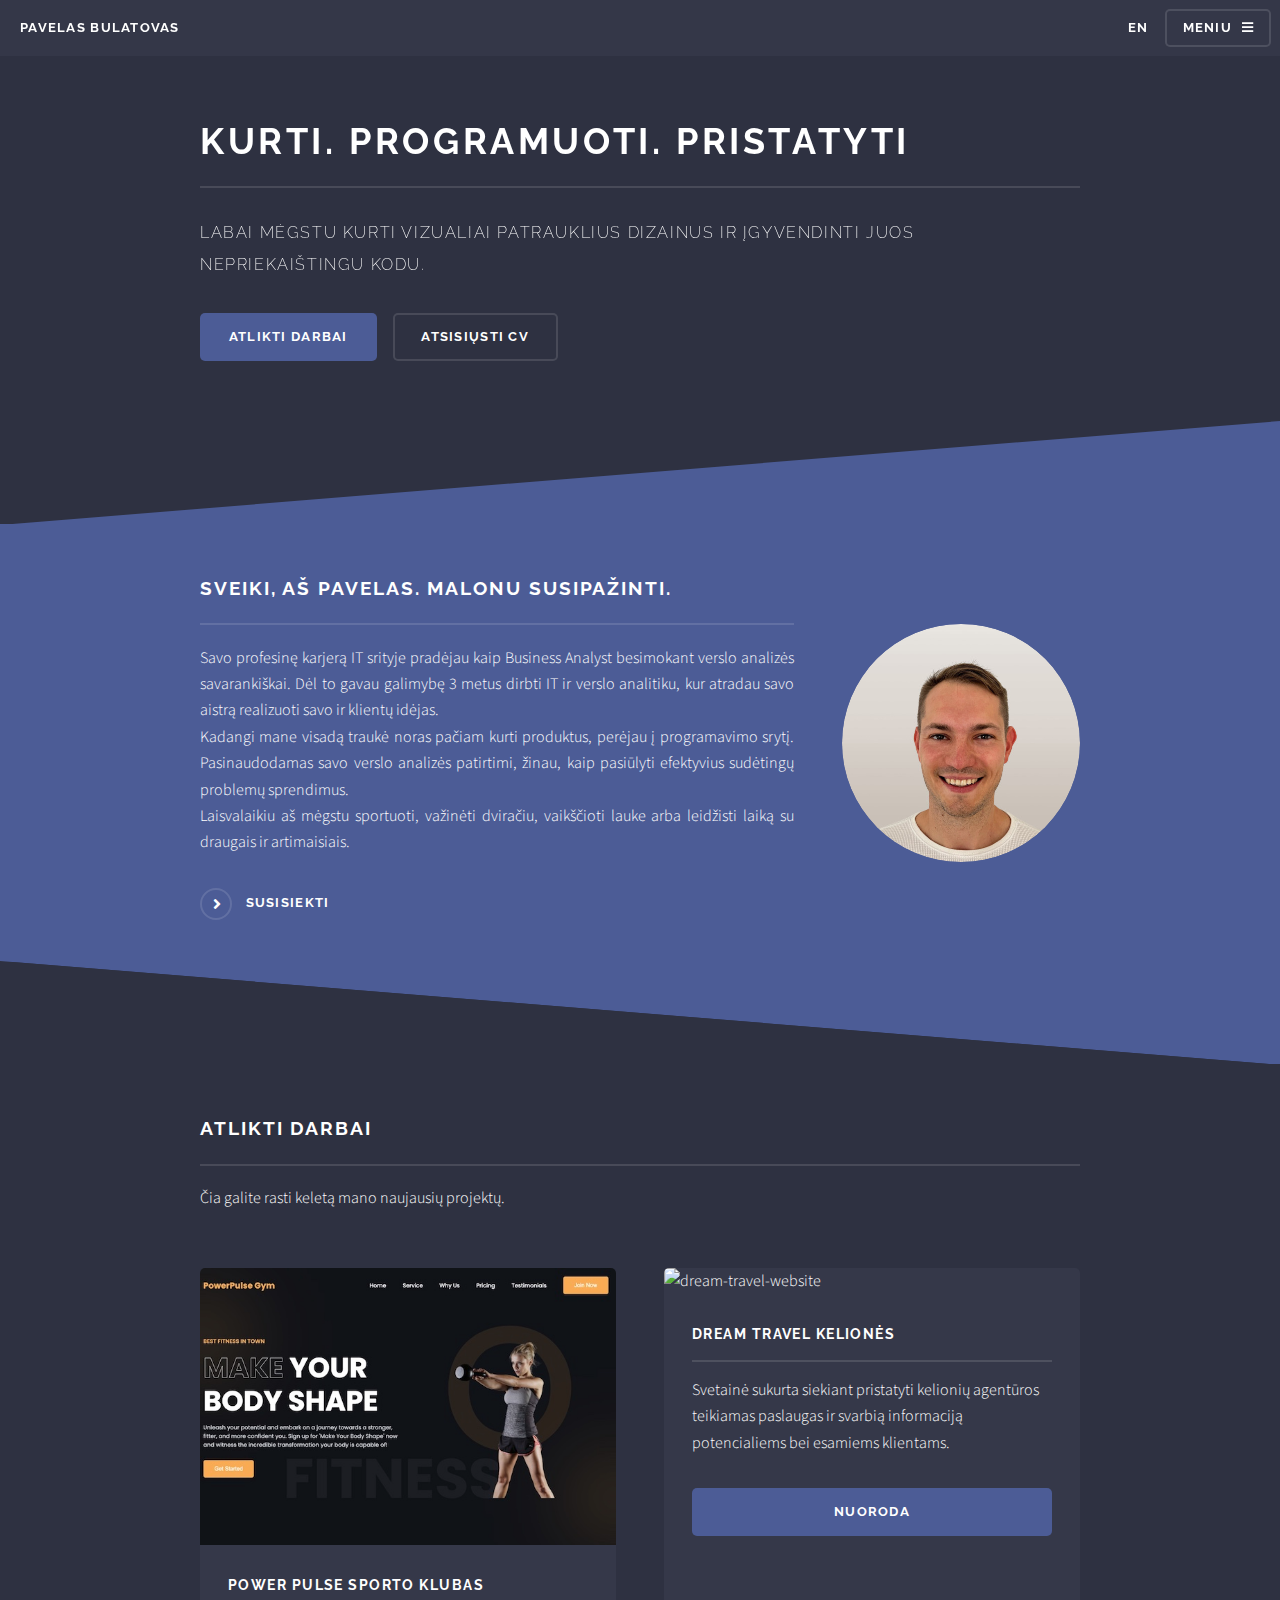
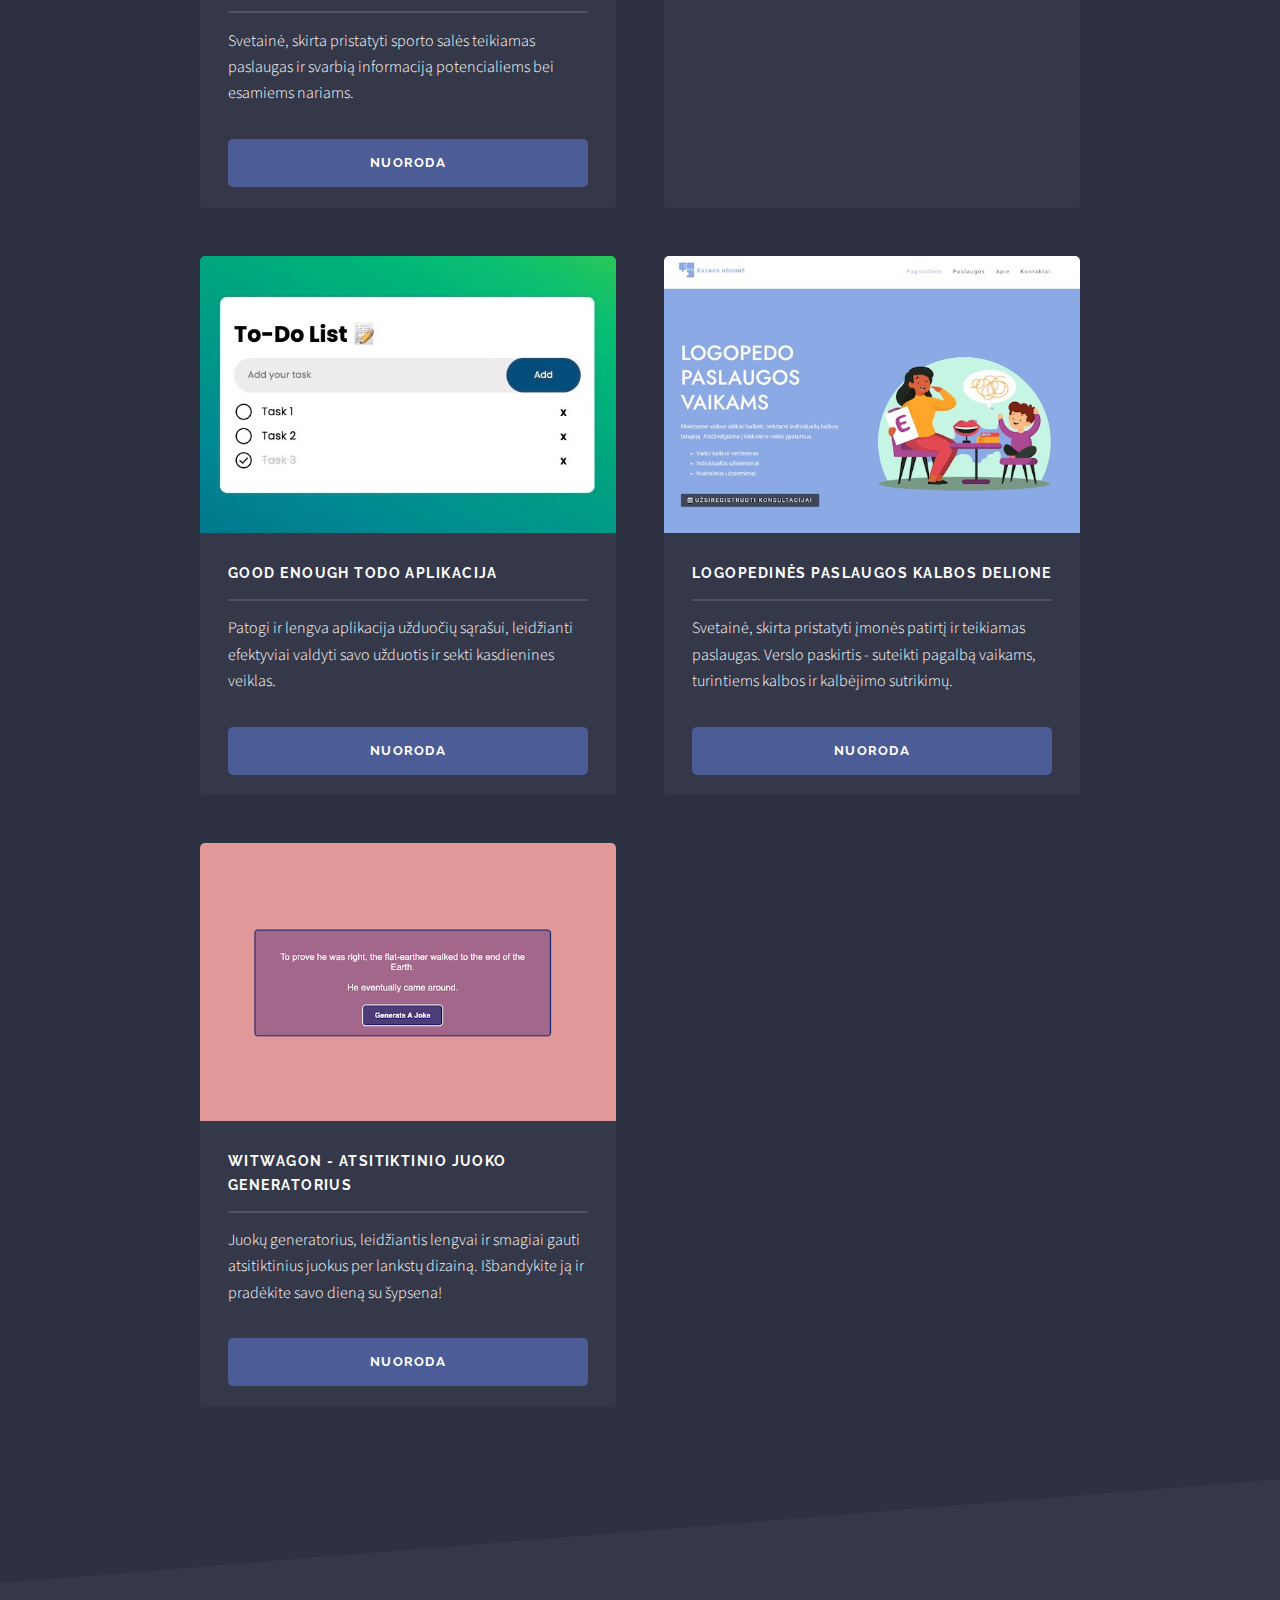
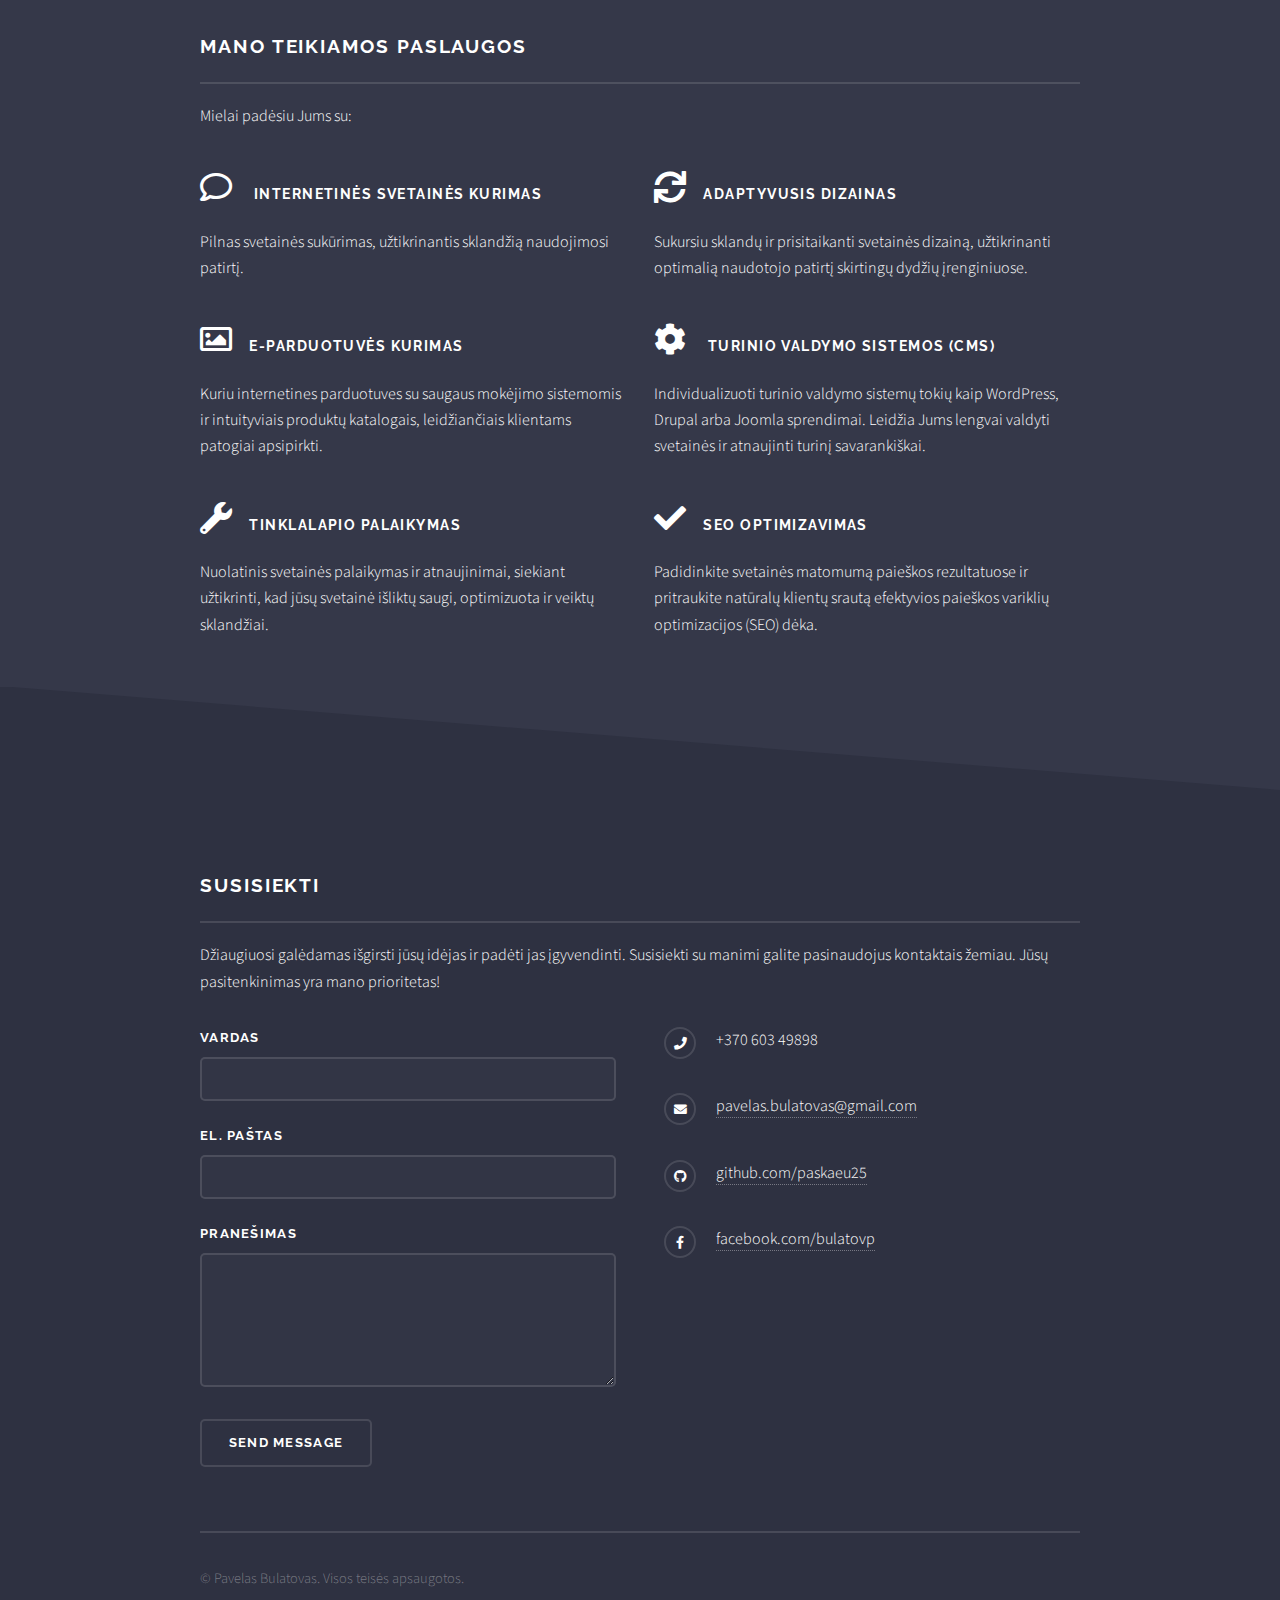
==== index.html @ 2cf05222 "Initial commit" ====
<!DOCTYPE html>
<html>
  <head>
    <title>Pavelas Bulatovas | Web Programuotojas</title>
    <meta charset="utf-8" />
    <meta
      name="viewport"
      content="width=device-width, initial-scale=1, user-scalable=no"
    />
    <link rel="stylesheet" href="assets/css/main.css" />
    <noscript
      ><link rel="stylesheet" href="assets/css/noscript.css"
    /></noscript>
    <link rel="stylesheet" href="./assets/css/custom.css" />
  </head>
  <body class="is-preload">
    <!-- Page Wrapper -->
    <div id="page-wrapper">
      <!-- Header -->
      <header id="header">
        <h1><a href="index.html">Pavelas Bulatovas</a></h1>
        <nav>
          <span><a href="index-en.html">EN</a></span>
          <a href="#menu">Meniu</a>
        </nav>
      </header>

      <!-- Menu -->
      <nav id="menu">
        <div class="inner">
          <h2>Meniu</h2>
          <ul class="links">
            <li><a href="index.html">Pagrindinis</a></li>
            <li><a href="#about">Apie</a></li>
            <li><a href="#work">Atlikti Darbai</a></li>
            <li><a href="#services">Paslaugos</a></li>
            <li><a href="#footer">Kontaktai</a></li>
          </ul>
          <a href="#" class="close">Close</a>
        </div>
      </nav>

      <!-- Banner -->
      <section id="banner">
        <div class="inner">
          <h2>Kurti. Programuoti. Pristatyti</h2>
          <p>
            LABAI MĖGSTU KURTI VIZUALIAI PATRAUKLIUS DIZAINUS IR ĮGYVENDINTI
            JUOS NEPRIEKAIŠTINGU KODU.
          </p>
          <ul class="actions">
            <li><a href="#work" class="button primary">Atlikti Darbai</a></li>
            <li>
              <a
                href="assets/files/Pavelas-resume.pdf"
                class="button"
                download=""
                >Atsisiųsti CV</a
              >
            </li>
          </ul>
        </div>
      </section>

      <!-- Wrapper -->
      <section id="wrapper">
        <!-- About -->
        <section id="about" class="wrapper spotlight style1">
          <div class="inner">
            <a href="#" class="image"
              ><img
                src="img/pavelas-bulatovas.jpg"
                alt="picture-of-pavelas-bulatovas"
            /></a>
            <div class="content">
              <h2 class="major">Sveiki, aš Pavelas. Malonu susipažinti.</h2>
              <p>
                Savo profesinę karjerą IT srityje pradėjau kaip Business Analyst
                besimokant verslo analizės savarankiškai. Dėl to gavau galimybę
                3 metus dirbti IT ir verslo analitiku, kur atradau savo aistrą
                realizuoti savo ir klientų idėjas. <br />
                Kadangi mane visadą traukė noras pačiam kurti produktus, perėjau
                į programavimo srytį. Pasinaudodamas savo verslo analizės
                patirtimi, žinau, kaip pasiūlyti efektyvius sudėtingų problemų
                sprendimus. <br />
                Laisvalaikiu aš mėgstu sportuoti, važinėti dviračiu, vaikščioti
                lauke arba leidžisti laiką su draugais ir artimaisiais.
              </p>
              <a href="#footer" class="special">Susisiekti</a>
            </div>
          </div>
        </section>

        <!-- Work -->
        <section id="work" class="wrapper alt style1">
          <div class="inner">
            <h2 class="major">Atlikti Darbai</h2>
            <p>Čia galite rasti keletą mano naujausių projektų.</p>
            <section class="features">
              <article>
                <a
                  href="https://paskaeu25.github.io/power-pulse-gym/"
                  class="image"
                  target="_blank"
                  ><img
                    src="./img/gym-pulse-600x400.jpg"
                    alt="power-pulse-gym-website"
                /></a>
                <h3 class="major">Power Pulse Sporto Klubas</h3>
                <p>
                  Svetainė, skirta pristatyti sporto salės teikiamas paslaugas
                  ir svarbią informaciją potencialiems bei esamiems nariams.
                </p>
                <a
                  href="https://paskaeu25.github.io/power-pulse-gym/"
                  class="button primary fit"
                  target="_blank"
                  >Nuoroda</a
                >
              </article>
              <article>
                <a
                  href="https://paskaeu25.github.io/travel-website/"
                  class="image"
                  target="_blank"
                  ><img src="./img/dream-travel.gif" alt="dream-travel-website"
                /></a>
                <h3 class="major">Dream Travel Kelionės</h3>
                <p>
                  Svetainė sukurta siekiant pristatyti kelionių agentūros
                  teikiamas paslaugas ir svarbią informaciją potencialiems bei
                  esamiems klientams.
                </p>
                <a
                  href="https://paskaeu25.github.io/travel-website/"
                  class="button primary fit"
                  target="_blank"
                  >Nuoroda</a
                >
              </article>
              <article>
                <a
                  href="https://paskaeu25.github.io/good-enough-todo/"
                  class="image"
                  target="_blank"
                  ><img
                    src="img/good-enough-todo-600x400.jpeg"
                    alt="good-enought-todo-app"
                /></a>
                <h3 class="major">Good Enough Todo Aplikacija</h3>
                <p>
                  Patogi ir lengva aplikacija užduočių sąrašui, leidžianti
                  efektyviai valdyti savo užduotis ir sekti kasdienines veiklas.
                </p>
                <a
                  href="https://paskaeu25.github.io/good-enough-todo/"
                  class="button primary fit"
                  target="_blank"
                  >Nuoroda</a
                >
              </article>
              <article>
                <a
                  href="https://kalbosdelione.lt/"
                  class="image"
                  target="_blank"
                  ><img
                    src="./img/kalbos-delione-600x400.jpg"
                    alt="kalbos-delione-website"
                /></a>
                <h3 class="major">Logopedinės Paslaugos Kalbos Delione</h3>
                <p>
                  Svetainė, skirta pristatyti įmonės patirtį ir teikiamas
                  paslaugas. Verslo paskirtis - suteikti pagalbą vaikams,
                  turintiems kalbos ir kalbėjimo sutrikimų.
                </p>
                <a
                  href="https://kalbosdelione.lt/"
                  class="button primary fit"
                  target="_blank"
                  >Nuoroda</a
                >
              </article>
              <article>
                <a
                  href="https://paskaeu25.github.io/witwagon-joke-generator/"
                  class="image"
                  target="_blank"
                  ><img
                    src="./img/witwagon-600x400.png"
                    alt="witwagon-joke-generator-app"
                /></a>
                <h3 class="major">
                  WitWagon - Atsitiktinio Juoko Generatorius
                </h3>
                <p>
                  Juokų generatorius, leidžiantis lengvai ir smagiai gauti
                  atsitiktinius juokus per lankstų dizainą. Išbandykite ją ir
                  pradėkite savo dieną su šypsena!
                </p>
                <a
                  href="https://paskaeu25.github.io/witwagon-joke-generator/"
                  class="button primary fit"
                  target="_blank"
                  >Nuoroda</a
                >
              </article>
            </section>
          </div>
        </section>

        <!-- Services -->

        <section id="services" class="wrapper style2">
          <div class="inner">
            <h2 class="major">Mano teikiamos paslaugos</h2>
            <p>Mielai padėsiu Jums su:</p>
            <div class="feature-list">
              <div class="row">
                <div class="col-6 col-12-medium">
                  <section>
                    <h3 class="icon fa-comment">
                      Internetinės svetainės kurimas
                    </h3>
                    <p>
                      Pilnas svetainės sukūrimas, užtikrinantis sklandžią
                      naudojimosi patirtį.  
                    </p>
                  </section>
                </div>
                <div class="col-6 col-12-medium">
                  <section>
                    <h3 class="icon solid fa-sync">Adaptyvusis Dizainas</h3>
                    <p>
                      Sukursiu sklandų ir prisitaikanti svetainės dizainą,
                      užtikrinanti optimalią naudotojo patirtį skirtingų dydžių
                      įrenginiuose.
                    </p>
                  </section>
                </div>
                <div class="col-6 col-12-medium">
                  <section>
                    <h3 class="icon fa-image">E-parduotuvės kurimas</h3>
                    <p>
                      Kuriu internetines parduotuves su saugaus mokėjimo
                      sistemomis ir intuityviais produktų katalogais,
                      leidžiančiais klientams patogiai apsipirkti.
                    </p>
                  </section>
                </div>
                <div class="col-6 col-12-medium">
                  <section>
                    <h3 class="icon solid fa-cog">
                      Turinio valdymo sistemos (CMS)
                    </h3>
                    <p>
                      Individualizuoti turinio valdymo sistemų tokių kaip
                      WordPress, Drupal arba Joomla sprendimai. Leidžia Jums
                      lengvai valdyti svetainės ir atnaujinti turinį
                      savarankiškai.
                    </p>
                  </section>
                </div>
                <div class="col-6 col-12-medium">
                  <section>
                    <h3 class="icon solid fa-wrench">Tinklalapio palaikymas</h3>
                    <p>
                      Nuolatinis svetainės palaikymas ir atnaujinimai, siekiant
                      užtikrinti, kad jūsų svetainė išliktų saugi, optimizuota
                      ir veiktų sklandžiai.
                    </p>
                  </section>
                </div>
                <div class="col-6 col-12-medium">
                  <section>
                    <h3 class="icon solid fa-check">SEO Optimizavimas</h3>
                    <p>
                      Padidinkite svetainės matomumą paieškos rezultatuose ir
                      pritraukite natūralų klientų srautą efektyvios paieškos
                      variklių optimizacijos (SEO) dėka.  
                    </p>
                  </section>
                </div>
              </div>
            </div>
          </div>
        </section>
      </section>

      <!-- Footer -->
      <section id="footer">
        <div class="inner">
          <h2 class="major">Susisiekti</h2>
          <p>
            Džiaugiuosi galėdamas išgirsti jūsų idėjas ir padėti jas
            įgyvendinti. Susisiekti su manimi galite pasinaudojus kontaktais
            žemiau. Jūsų pasitenkinimas yra mano prioritetas!
          </p>
          <form
            action="https://formsubmit.co/40d4738fceaae57e942bf0953995ffd0"
            method="POST"
          >
            <div class="fields">
              <div class="field">
                <label for="name">Vardas</label>
                <input type="text" name="name" id="name" />
              </div>
              <div class="field">
                <label for="email">El. paštas</label>
                <input type="email" name="email" id="email" />
              </div>
              <div class="field">
                <label for="message">Pranešimas</label>
                <textarea name="message" id="message" rows="4"></textarea>
              </div>
            </div>
            <ul class="actions">
              <li><input type="submit" value="Send Message" /></li>
            </ul>
          </form>
          <ul class="contact">
            <li class="icon solid fa-phone">+370 603 49898</li>
            <li class="icon solid fa-envelope">
              <a href="mailto:pavelas.bulatovas@gmail.com"
                >pavelas.bulatovas@gmail.com</a
              >
            </li>
            <li class="icon brands fa-github">
              <a href="https://github.com/paskaeu25" target="_blank"
                >github.com/paskaeu25</a
              >
            </li>
            <li class="icon brands fa-facebook-f">
              <a href="https://www.facebook.com/bulatovp" target="_blank"
                >facebook.com/bulatovp</a
              >
            </li>
          </ul>
          <ul class="copyright">
            <li>&copy; Pavelas Bulatovas. Visos teisės apsaugotos.</li>
          </ul>
        </div>
      </section>
    </div>

    <!-- Scripts -->
    <script src="assets/js/jquery.min.js"></script>
    <script src="assets/js/jquery.scrollex.min.js"></script>
    <script src="assets/js/browser.min.js"></script>
    <script src="assets/js/breakpoints.min.js"></script>
    <script src="assets/js/util.js"></script>
    <script src="assets/js/main.js"></script>
    <script src="./assets/js/custom.js"></script>
  </body>
</html>
---- assets/css/main.css ----
@import url(fontawesome-all.min.css);
@import url('https://fonts.googleapis.com/css?family=Raleway:200,700|Source+Sans+Pro:300,600,300italic,600italic');

/*
	Solid State by HTML5 UP
	html5up.net | @ajlkn
	Free for personal and commercial use under the CCA 3.0 license (html5up.net/license)
*/

html,
body,
div,
span,
applet,
object,
iframe,
h1,
h2,
h3,
h4,
h5,
h6,
p,
blockquote,
pre,
a,
abbr,
acronym,
address,
big,
cite,
code,
del,
dfn,
em,
img,
ins,
kbd,
q,
s,
samp,
small,
strike,
strong,
sub,
sup,
tt,
var,
b,
u,
i,
center,
dl,
dt,
dd,
ol,
ul,
li,
fieldset,
form,
label,
legend,
table,
caption,
tbody,
tfoot,
thead,
tr,
th,
td,
article,
aside,
canvas,
details,
embed,
figure,
figcaption,
footer,
header,
hgroup,
menu,
nav,
output,
ruby,
section,
summary,
time,
mark,
audio,
video {
  margin: 0;
  padding: 0;
  border: 0;
  font-size: 100%;
  font: inherit;
  vertical-align: baseline;
}

article,
aside,
details,
figcaption,
figure,
footer,
header,
hgroup,
menu,
nav,
section {
  display: block;
}

body {
  line-height: 1;
}

ol,
ul {
  list-style: none;
}

blockquote,
q {
  quotes: none;
}

blockquote:before,
blockquote:after,
q:before,
q:after {
  content: '';
  content: none;
}

table {
  border-collapse: collapse;
  border-spacing: 0;
}

body {
  -webkit-text-size-adjust: none;
}

mark {
  background-color: transparent;
  color: inherit;
}

input::-moz-focus-inner {
  border: 0;
  padding: 0;
}

input,
select,
textarea {
  -moz-appearance: none;
  -webkit-appearance: none;
  -ms-appearance: none;
  appearance: none;
}

/* Basic */

@-ms-viewport {
  width: device-width;
}

body {
  -ms-overflow-style: scrollbar;
}

@media screen and (max-width: 480px) {
  html,
  body {
    min-width: 320px;
  }
}

html {
  box-sizing: border-box;
}

*,
*:before,
*:after {
  box-sizing: inherit;
}

body {
  background-color: #2e3141;
  background-image: linear-gradient(
      to top,
      rgba(46, 49, 65, 0.8),
      rgba(46, 49, 65, 0.8)
    ),
    url('../../images/bg.jpg');
  background-size: auto, cover;
  background-attachment: fixed, fixed;
  background-position: center, center;
}

body.is-preload *,
body.is-preload *:before,
body.is-preload *:after {
  -moz-animation: none !important;
  -webkit-animation: none !important;
  -ms-animation: none !important;
  animation: none !important;
  -moz-transition: none !important;
  -webkit-transition: none !important;
  -ms-transition: none !important;
  transition: none !important;
}

/* Type */

body,
input,
select,
textarea {
  color: #ffffff;
  font-family: 'Source Sans Pro', Helvetica, sans-serif;
  font-size: 16.5pt;
  font-weight: 300;
  line-height: 1.65;
}

@media screen and (max-width: 1680px) {
  body,
  input,
  select,
  textarea {
    font-size: 13pt;
  }
}

@media screen and (max-width: 1280px) {
  body,
  input,
  select,
  textarea {
    font-size: 12pt;
  }
}

@media screen and (max-width: 980px) {
  body,
  input,
  select,
  textarea {
    font-size: 12pt;
  }
}

@media screen and (max-width: 736px) {
  body,
  input,
  select,
  textarea {
    font-size: 12pt;
  }
}

@media screen and (max-width: 480px) {
  body,
  input,
  select,
  textarea {
    font-size: 12pt;
  }
}

a {
  -moz-transition: color 0.2s ease-in-out, border-bottom-color 0.2s ease-in-out;
  -webkit-transition: color 0.2s ease-in-out,
    border-bottom-color 0.2s ease-in-out;
  -ms-transition: color 0.2s ease-in-out, border-bottom-color 0.2s ease-in-out;
  transition: color 0.2s ease-in-out, border-bottom-color 0.2s ease-in-out;
  border-bottom: dotted 1px rgba(255, 255, 255, 0.35);
  color: #ffffff;
  text-decoration: none;
}

a:hover {
  border-bottom-color: transparent;
  color: #ffffff !important;
}

a.special:not(.button) {
  text-decoration: none;
  border-bottom: 0;
  display: block;
  font-family: Raleway, Helvetica, sans-serif;
  font-size: 0.8em;
  font-weight: 700;
  letter-spacing: 0.1em;
  margin: 0 0 2em 0;
  text-transform: uppercase;
}

a.special:not(.button):before {
  -moz-osx-font-smoothing: grayscale;
  -webkit-font-smoothing: antialiased;
  display: inline-block;
  font-style: normal;
  font-variant: normal;
  text-rendering: auto;
  line-height: 1;
  text-transform: none !important;
  font-family: 'Font Awesome 5 Free';
  font-weight: 900;
}

a.special:not(.button):before {
  -moz-transition: background-color 0.2s ease-in-out;
  -webkit-transition: background-color 0.2s ease-in-out;
  -ms-transition: background-color 0.2s ease-in-out;
  transition: background-color 0.2s ease-in-out;
  border-radius: 100%;
  border: solid 2px rgba(255, 255, 255, 0.125);
  content: '\f105';
  display: inline-block;
  font-size: 1.25em;
  height: 2em;
  line-height: 1.75em;
  margin-right: 0.85em;
  text-align: center;
  text-indent: 0.15em;
  vertical-align: middle;
  width: 2em;
}

a.special:not(.button):hover:before {
  background-color: rgba(255, 255, 255, 0.025);
}

a.special:not(.button):active:before {
  background-color: rgba(255, 255, 255, 0.075);
}

strong,
b {
  color: #ffffff;
  font-weight: 600;
}

em,
i {
  font-style: italic;
}

p {
  margin: 0 0 2em 0;
}

h1,
h2,
h3,
h4,
h5,
h6 {
  color: #ffffff;
  font-family: Raleway, Helvetica, sans-serif;
  font-weight: 700;
  letter-spacing: 0.1em;
  margin: 0 0 1em 0;
  text-transform: uppercase;
}

h1 a,
h2 a,
h3 a,
h4 a,
h5 a,
h6 a {
  color: inherit;
  text-decoration: none;
  border-bottom: 0;
}

h1 span,
h2 span,
h3 span,
h4 span,
h5 span,
h6 span {
  font-weight: 200;
}

h1.major,
h2.major,
h3.major,
h4.major,
h5.major,
h6.major {
  padding-bottom: 1em;
  border-bottom: solid 2px rgba(255, 255, 255, 0.125);
}

h2 {
  font-size: 1.2em;
}

h3 {
  font-size: 0.9em;
}

h4 {
  font-size: 0.7em;
}

h5 {
  font-size: 0.7em;
}

h6 {
  font-size: 0.7em;
}

@media screen and (max-width: 736px) {
  h2 {
    font-size: 1em;
  }

  h3 {
    font-size: 0.8em;
  }
}

sub {
  font-size: 0.8em;
  position: relative;
  top: 0.5em;
}

sup {
  font-size: 0.8em;
  position: relative;
  top: -0.5em;
}

blockquote {
  border-left: solid 4px rgba(255, 255, 255, 0.125);
  font-style: italic;
  margin: 0 0 2em 0;
  padding: 0.5em 0 0.5em 2em;
}

code {
  background: rgba(255, 255, 255, 0.025);
  border-radius: 5px;
  border: solid 2px rgba(255, 255, 255, 0.125);
  font-family: 'Courier New', monospace;
  font-size: 0.9em;
  margin: 0 0.25em;
  padding: 0.25em 0.65em;
}

pre {
  -webkit-overflow-scrolling: touch;
  font-family: 'Courier New', monospace;
  font-size: 0.9em;
  margin: 0 0 2em 0;
}

pre code {
  display: block;
  line-height: 1.75em;
  padding: 1em 1.5em;
  overflow-x: auto;
}

hr {
  border: 0;
  border-bottom: solid 2px rgba(255, 255, 255, 0.125);
  margin: 2.5em 0;
}

hr.major {
  margin: 4em 0;
}

.align-left {
  text-align: left;
}

.align-center {
  text-align: center;
}

.align-right {
  text-align: right;
}

/* Row */

.row {
  display: flex;
  flex-wrap: wrap;
  box-sizing: border-box;
  align-items: stretch;
}

.row > * {
  box-sizing: border-box;
}

.row.gtr-uniform > * > :last-child {
  margin-bottom: 0;
}

.row.aln-left {
  justify-content: flex-start;
}

.row.aln-center {
  justify-content: center;
}

.row.aln-right {
  justify-content: flex-end;
}

.row.aln-top {
  align-items: flex-start;
}

.row.aln-middle {
  align-items: center;
}

.row.aln-bottom {
  align-items: flex-end;
}

.row > .imp {
  order: -1;
}

.row > .col-1 {
  width: 8.33333%;
}

.row > .off-1 {
  margin-left: 8.33333%;
}

.row > .col-2 {
  width: 16.66667%;
}

.row > .off-2 {
  margin-left: 16.66667%;
}

.row > .col-3 {
  width: 25%;
}

.row > .off-3 {
  margin-left: 25%;
}

.row > .col-4 {
  width: 33.33333%;
}

.row > .off-4 {
  margin-left: 33.33333%;
}

.row > .col-5 {
  width: 41.66667%;
}

.row > .off-5 {
  margin-left: 41.66667%;
}

.row > .col-6 {
  width: 50%;
}

.row > .off-6 {
  margin-left: 50%;
}

.row > .col-7 {
  width: 58.33333%;
}

.row > .off-7 {
  margin-left: 58.33333%;
}

.row > .col-8 {
  width: 66.66667%;
}

.row > .off-8 {
  margin-left: 66.66667%;
}

.row > .col-9 {
  width: 75%;
}

.row > .off-9 {
  margin-left: 75%;
}

.row > .col-10 {
  width: 83.33333%;
}

.row > .off-10 {
  margin-left: 83.33333%;
}

.row > .col-11 {
  width: 91.66667%;
}

.row > .off-11 {
  margin-left: 91.66667%;
}

.row > .col-12 {
  width: 100%;
}

.row > .off-12 {
  margin-left: 100%;
}

.row.gtr-0 {
  margin-top: 0;
  margin-left: 0em;
}

.row.gtr-0 > * {
  padding: 0 0 0 0em;
}

.row.gtr-0.gtr-uniform {
  margin-top: 0em;
}

.row.gtr-0.gtr-uniform > * {
  padding-top: 0em;
}

.row.gtr-25 {
  margin-top: 0;
  margin-left: -0.4375em;
}

.row.gtr-25 > * {
  padding: 0 0 0 0.4375em;
}

.row.gtr-25.gtr-uniform {
  margin-top: -0.4375em;
}

.row.gtr-25.gtr-uniform > * {
  padding-top: 0.4375em;
}

.row.gtr-50 {
  margin-top: 0;
  margin-left: -0.875em;
}

.row.gtr-50 > * {
  padding: 0 0 0 0.875em;
}

.row.gtr-50.gtr-uniform {
  margin-top: -0.875em;
}

.row.gtr-50.gtr-uniform > * {
  padding-top: 0.875em;
}

.row {
  margin-top: 0;
  margin-left: -1.75em;
}

.row > * {
  padding: 0 0 0 1.75em;
}

.row.gtr-uniform {
  margin-top: -1.75em;
}

.row.gtr-uniform > * {
  padding-top: 1.75em;
}

.row.gtr-150 {
  margin-top: 0;
  margin-left: -2.625em;
}

.row.gtr-150 > * {
  padding: 0 0 0 2.625em;
}

.row.gtr-150.gtr-uniform {
  margin-top: -2.625em;
}

.row.gtr-150.gtr-uniform > * {
  padding-top: 2.625em;
}

.row.gtr-200 {
  margin-top: 0;
  margin-left: -3.5em;
}

.row.gtr-200 > * {
  padding: 0 0 0 3.5em;
}

.row.gtr-200.gtr-uniform {
  margin-top: -3.5em;
}

.row.gtr-200.gtr-uniform > * {
  padding-top: 3.5em;
}

@media screen and (max-width: 1680px) {
  .row {
    display: flex;
    flex-wrap: wrap;
    box-sizing: border-box;
    align-items: stretch;
  }

  .row > * {
    box-sizing: border-box;
  }

  .row.gtr-uniform > * > :last-child {
    margin-bottom: 0;
  }

  .row.aln-left {
    justify-content: flex-start;
  }

  .row.aln-center {
    justify-content: center;
  }

  .row.aln-right {
    justify-content: flex-end;
  }

  .row.aln-top {
    align-items: flex-start;
  }

  .row.aln-middle {
    align-items: center;
  }

  .row.aln-bottom {
    align-items: flex-end;
  }

  .row > .imp-xlarge {
    order: -1;
  }

  .row > .col-1-xlarge {
    width: 8.33333%;
  }

  .row > .off-1-xlarge {
    margin-left: 8.33333%;
  }

  .row > .col-2-xlarge {
    width: 16.66667%;
  }

  .row > .off-2-xlarge {
    margin-left: 16.66667%;
  }

  .row > .col-3-xlarge {
    width: 25%;
  }

  .row > .off-3-xlarge {
    margin-left: 25%;
  }

  .row > .col-4-xlarge {
    width: 33.33333%;
  }

  .row > .off-4-xlarge {
    margin-left: 33.33333%;
  }

  .row > .col-5-xlarge {
    width: 41.66667%;
  }

  .row > .off-5-xlarge {
    margin-left: 41.66667%;
  }

  .row > .col-6-xlarge {
    width: 50%;
  }

  .row > .off-6-xlarge {
    margin-left: 50%;
  }

  .row > .col-7-xlarge {
    width: 58.33333%;
  }

  .row > .off-7-xlarge {
    margin-left: 58.33333%;
  }

  .row > .col-8-xlarge {
    width: 66.66667%;
  }

  .row > .off-8-xlarge {
    margin-left: 66.66667%;
  }

  .row > .col-9-xlarge {
    width: 75%;
  }

  .row > .off-9-xlarge {
    margin-left: 75%;
  }

  .row > .col-10-xlarge {
    width: 83.33333%;
  }

  .row > .off-10-xlarge {
    margin-left: 83.33333%;
  }

  .row > .col-11-xlarge {
    width: 91.66667%;
  }

  .row > .off-11-xlarge {
    margin-left: 91.66667%;
  }

  .row > .col-12-xlarge {
    width: 100%;
  }

  .row > .off-12-xlarge {
    margin-left: 100%;
  }

  .row.gtr-0 {
    margin-top: 0;
    margin-left: 0em;
  }

  .row.gtr-0 > * {
    padding: 0 0 0 0em;
  }

  .row.gtr-0.gtr-uniform {
    margin-top: 0em;
  }

  .row.gtr-0.gtr-uniform > * {
    padding-top: 0em;
  }

  .row.gtr-25 {
    margin-top: 0;
    margin-left: -0.4375em;
  }

  .row.gtr-25 > * {
    padding: 0 0 0 0.4375em;
  }

  .row.gtr-25.gtr-uniform {
    margin-top: -0.4375em;
  }

  .row.gtr-25.gtr-uniform > * {
    padding-top: 0.4375em;
  }

  .row.gtr-50 {
    margin-top: 0;
    margin-left: -0.875em;
  }

  .row.gtr-50 > * {
    padding: 0 0 0 0.875em;
  }

  .row.gtr-50.gtr-uniform {
    margin-top: -0.875em;
  }

  .row.gtr-50.gtr-uniform > * {
    padding-top: 0.875em;
  }

  .row {
    margin-top: 0;
    margin-left: -1.75em;
  }

  .row > * {
    padding: 0 0 0 1.75em;
  }

  .row.gtr-uniform {
    margin-top: -1.75em;
  }

  .row.gtr-uniform > * {
    padding-top: 1.75em;
  }

  .row.gtr-150 {
    margin-top: 0;
    margin-left: -2.625em;
  }

  .row.gtr-150 > * {
    padding: 0 0 0 2.625em;
  }

  .row.gtr-150.gtr-uniform {
    margin-top: -2.625em;
  }

  .row.gtr-150.gtr-uniform > * {
    padding-top: 2.625em;
  }

  .row.gtr-200 {
    margin-top: 0;
    margin-left: -3.5em;
  }

  .row.gtr-200 > * {
    padding: 0 0 0 3.5em;
  }

  .row.gtr-200.gtr-uniform {
    margin-top: -3.5em;
  }

  .row.gtr-200.gtr-uniform > * {
    padding-top: 3.5em;
  }
}

@media screen and (max-width: 1280px) {
  .row {
    display: flex;
    flex-wrap: wrap;
    box-sizing: border-box;
    align-items: stretch;
  }

  .row > * {
    box-sizing: border-box;
  }

  .row.gtr-uniform > * > :last-child {
    margin-bottom: 0;
  }

  .row.aln-left {
    justify-content: flex-start;
  }

  .row.aln-center {
    justify-content: center;
  }

  .row.aln-right {
    justify-content: flex-end;
  }

  .row.aln-top {
    align-items: flex-start;
  }

  .row.aln-middle {
    align-items: center;
  }

  .row.aln-bottom {
    align-items: flex-end;
  }

  .row > .imp-large {
    order: -1;
  }

  .row > .col-1-large {
    width: 8.33333%;
  }

  .row > .off-1-large {
    margin-left: 8.33333%;
  }

  .row > .col-2-large {
    width: 16.66667%;
  }

  .row > .off-2-large {
    margin-left: 16.66667%;
  }

  .row > .col-3-large {
    width: 25%;
  }

  .row > .off-3-large {
    margin-left: 25%;
  }

  .row > .col-4-large {
    width: 33.33333%;
  }

  .row > .off-4-large {
    margin-left: 33.33333%;
  }

  .row > .col-5-large {
    width: 41.66667%;
  }

  .row > .off-5-large {
    margin-left: 41.66667%;
  }

  .row > .col-6-large {
    width: 50%;
  }

  .row > .off-6-large {
    margin-left: 50%;
  }

  .row > .col-7-large {
    width: 58.33333%;
  }

  .row > .off-7-large {
    margin-left: 58.33333%;
  }

  .row > .col-8-large {
    width: 66.66667%;
  }

  .row > .off-8-large {
    margin-left: 66.66667%;
  }

  .row > .col-9-large {
    width: 75%;
  }

  .row > .off-9-large {
    margin-left: 75%;
  }

  .row > .col-10-large {
    width: 83.33333%;
  }

  .row > .off-10-large {
    margin-left: 83.33333%;
  }

  .row > .col-11-large {
    width: 91.66667%;
  }

  .row > .off-11-large {
    margin-left: 91.66667%;
  }

  .row > .col-12-large {
    width: 100%;
  }

  .row > .off-12-large {
    margin-left: 100%;
  }

  .row.gtr-0 {
    margin-top: 0;
    margin-left: 0em;
  }

  .row.gtr-0 > * {
    padding: 0 0 0 0em;
  }

  .row.gtr-0.gtr-uniform {
    margin-top: 0em;
  }

  .row.gtr-0.gtr-uniform > * {
    padding-top: 0em;
  }

  .row.gtr-25 {
    margin-top: 0;
    margin-left: -0.4375em;
  }

  .row.gtr-25 > * {
    padding: 0 0 0 0.4375em;
  }

  .row.gtr-25.gtr-uniform {
    margin-top: -0.4375em;
  }

  .row.gtr-25.gtr-uniform > * {
    padding-top: 0.4375em;
  }

  .row.gtr-50 {
    margin-top: 0;
    margin-left: -0.875em;
  }

  .row.gtr-50 > * {
    padding: 0 0 0 0.875em;
  }

  .row.gtr-50.gtr-uniform {
    margin-top: -0.875em;
  }

  .row.gtr-50.gtr-uniform > * {
    padding-top: 0.875em;
  }

  .row {
    margin-top: 0;
    margin-left: -1.75em;
  }

  .row > * {
    padding: 0 0 0 1.75em;
  }

  .row.gtr-uniform {
    margin-top: -1.75em;
  }

  .row.gtr-uniform > * {
    padding-top: 1.75em;
  }

  .row.gtr-150 {
    margin-top: 0;
    margin-left: -2.625em;
  }

  .row.gtr-150 > * {
    padding: 0 0 0 2.625em;
  }

  .row.gtr-150.gtr-uniform {
    margin-top: -2.625em;
  }

  .row.gtr-150.gtr-uniform > * {
    padding-top: 2.625em;
  }

  .row.gtr-200 {
    margin-top: 0;
    margin-left: -3.5em;
  }

  .row.gtr-200 > * {
    padding: 0 0 0 3.5em;
  }

  .row.gtr-200.gtr-uniform {
    margin-top: -3.5em;
  }

  .row.gtr-200.gtr-uniform > * {
    padding-top: 3.5em;
  }
}

@media screen and (max-width: 980px) {
  .row {
    display: flex;
    flex-wrap: wrap;
    box-sizing: border-box;
    align-items: stretch;
  }

  .row > * {
    box-sizing: border-box;
  }

  .row.gtr-uniform > * > :last-child {
    margin-bottom: 0;
  }

  .row.aln-left {
    justify-content: flex-start;
  }

  .row.aln-center {
    justify-content: center;
  }

  .row.aln-right {
    justify-content: flex-end;
  }

  .row.aln-top {
    align-items: flex-start;
  }

  .row.aln-middle {
    align-items: center;
  }

  .row.aln-bottom {
    align-items: flex-end;
  }

  .row > .imp-medium {
    order: -1;
  }

  .row > .col-1-medium {
    width: 8.33333%;
  }

  .row > .off-1-medium {
    margin-left: 8.33333%;
  }

  .row > .col-2-medium {
    width: 16.66667%;
  }

  .row > .off-2-medium {
    margin-left: 16.66667%;
  }

  .row > .col-3-medium {
    width: 25%;
  }

  .row > .off-3-medium {
    margin-left: 25%;
  }

  .row > .col-4-medium {
    width: 33.33333%;
  }

  .row > .off-4-medium {
    margin-left: 33.33333%;
  }

  .row > .col-5-medium {
    width: 41.66667%;
  }

  .row > .off-5-medium {
    margin-left: 41.66667%;
  }

  .row > .col-6-medium {
    width: 50%;
  }

  .row > .off-6-medium {
    margin-left: 50%;
  }

  .row > .col-7-medium {
    width: 58.33333%;
  }

  .row > .off-7-medium {
    margin-left: 58.33333%;
  }

  .row > .col-8-medium {
    width: 66.66667%;
  }

  .row > .off-8-medium {
    margin-left: 66.66667%;
  }

  .row > .col-9-medium {
    width: 75%;
  }

  .row > .off-9-medium {
    margin-left: 75%;
  }

  .row > .col-10-medium {
    width: 83.33333%;
  }

  .row > .off-10-medium {
    margin-left: 83.33333%;
  }

  .row > .col-11-medium {
    width: 91.66667%;
  }

  .row > .off-11-medium {
    margin-left: 91.66667%;
  }

  .row > .col-12-medium {
    width: 100%;
  }

  .row > .off-12-medium {
    margin-left: 100%;
  }

  .row.gtr-0 {
    margin-top: 0;
    margin-left: 0em;
  }

  .row.gtr-0 > * {
    padding: 0 0 0 0em;
  }

  .row.gtr-0.gtr-uniform {
    margin-top: 0em;
  }

  .row.gtr-0.gtr-uniform > * {
    padding-top: 0em;
  }

  .row.gtr-25 {
    margin-top: 0;
    margin-left: -0.4375em;
  }

  .row.gtr-25 > * {
    padding: 0 0 0 0.4375em;
  }

  .row.gtr-25.gtr-uniform {
    margin-top: -0.4375em;
  }

  .row.gtr-25.gtr-uniform > * {
    padding-top: 0.4375em;
  }

  .row.gtr-50 {
    margin-top: 0;
    margin-left: -0.875em;
  }

  .row.gtr-50 > * {
    padding: 0 0 0 0.875em;
  }

  .row.gtr-50.gtr-uniform {
    margin-top: -0.875em;
  }

  .row.gtr-50.gtr-uniform > * {
    padding-top: 0.875em;
  }

  .row {
    margin-top: 0;
    margin-left: -1.75em;
  }

  .row > * {
    padding: 0 0 0 1.75em;
  }

  .row.gtr-uniform {
    margin-top: -1.75em;
  }

  .row.gtr-uniform > * {
    padding-top: 1.75em;
  }

  .row.gtr-150 {
    margin-top: 0;
    margin-left: -2.625em;
  }

  .row.gtr-150 > * {
    padding: 0 0 0 2.625em;
  }

  .row.gtr-150.gtr-uniform {
    margin-top: -2.625em;
  }

  .row.gtr-150.gtr-uniform > * {
    padding-top: 2.625em;
  }

  .row.gtr-200 {
    margin-top: 0;
    margin-left: -3.5em;
  }

  .row.gtr-200 > * {
    padding: 0 0 0 3.5em;
  }

  .row.gtr-200.gtr-uniform {
    margin-top: -3.5em;
  }

  .row.gtr-200.gtr-uniform > * {
    padding-top: 3.5em;
  }
}

@media screen and (max-width: 736px) {
  .row {
    display: flex;
    flex-wrap: wrap;
    box-sizing: border-box;
    align-items: stretch;
  }

  .row > * {
    box-sizing: border-box;
  }

  .row.gtr-uniform > * > :last-child {
    margin-bottom: 0;
  }

  .row.aln-left {
    justify-content: flex-start;
  }

  .row.aln-center {
    justify-content: center;
  }

  .row.aln-right {
    justify-content: flex-end;
  }

  .row.aln-top {
    align-items: flex-start;
  }

  .row.aln-middle {
    align-items: center;
  }

  .row.aln-bottom {
    align-items: flex-end;
  }

  .row > .imp-small {
    order: -1;
  }

  .row > .col-1-small {
    width: 8.33333%;
  }

  .row > .off-1-small {
    margin-left: 8.33333%;
  }

  .row > .col-2-small {
    width: 16.66667%;
  }

  .row > .off-2-small {
    margin-left: 16.66667%;
  }

  .row > .col-3-small {
    width: 25%;
  }

  .row > .off-3-small {
    margin-left: 25%;
  }

  .row > .col-4-small {
    width: 33.33333%;
  }

  .row > .off-4-small {
    margin-left: 33.33333%;
  }

  .row > .col-5-small {
    width: 41.66667%;
  }

  .row > .off-5-small {
    margin-left: 41.66667%;
  }

  .row > .col-6-small {
    width: 50%;
  }

  .row > .off-6-small {
    margin-left: 50%;
  }

  .row > .col-7-small {
    width: 58.33333%;
  }

  .row > .off-7-small {
    margin-left: 58.33333%;
  }

  .row > .col-8-small {
    width: 66.66667%;
  }

  .row > .off-8-small {
    margin-left: 66.66667%;
  }

  .row > .col-9-small {
    width: 75%;
  }

  .row > .off-9-small {
    margin-left: 75%;
  }

  .row > .col-10-small {
    width: 83.33333%;
  }

  .row > .off-10-small {
    margin-left: 83.33333%;
  }

  .row > .col-11-small {
    width: 91.66667%;
  }

  .row > .off-11-small {
    margin-left: 91.66667%;
  }

  .row > .col-12-small {
    width: 100%;
  }

  .row > .off-12-small {
    margin-left: 100%;
  }

  .row.gtr-0 {
    margin-top: 0;
    margin-left: 0em;
  }

  .row.gtr-0 > * {
    padding: 0 0 0 0em;
  }

  .row.gtr-0.gtr-uniform {
    margin-top: 0em;
  }

  .row.gtr-0.gtr-uniform > * {
    padding-top: 0em;
  }

  .row.gtr-25 {
    margin-top: 0;
    margin-left: -0.3125em;
  }

  .row.gtr-25 > * {
    padding: 0 0 0 0.3125em;
  }

  .row.gtr-25.gtr-uniform {
    margin-top: -0.3125em;
  }

  .row.gtr-25.gtr-uniform > * {
    padding-top: 0.3125em;
  }

  .row.gtr-50 {
    margin-top: 0;
    margin-left: -0.625em;
  }

  .row.gtr-50 > * {
    padding: 0 0 0 0.625em;
  }

  .row.gtr-50.gtr-uniform {
    margin-top: -0.625em;
  }

  .row.gtr-50.gtr-uniform > * {
    padding-top: 0.625em;
  }

  .row {
    margin-top: 0;
    margin-left: -1.25em;
  }

  .row > * {
    padding: 0 0 0 1.25em;
  }

  .row.gtr-uniform {
    margin-top: -1.25em;
  }

  .row.gtr-uniform > * {
    padding-top: 1.25em;
  }

  .row.gtr-150 {
    margin-top: 0;
    margin-left: -1.875em;
  }

  .row.gtr-150 > * {
    padding: 0 0 0 1.875em;
  }

  .row.gtr-150.gtr-uniform {
    margin-top: -1.875em;
  }

  .row.gtr-150.gtr-uniform > * {
    padding-top: 1.875em;
  }

  .row.gtr-200 {
    margin-top: 0;
    margin-left: -2.5em;
  }

  .row.gtr-200 > * {
    padding: 0 0 0 2.5em;
  }

  .row.gtr-200.gtr-uniform {
    margin-top: -2.5em;
  }

  .row.gtr-200.gtr-uniform > * {
    padding-top: 2.5em;
  }
}

@media screen and (max-width: 480px) {
  .row {
    display: flex;
    flex-wrap: wrap;
    box-sizing: border-box;
    align-items: stretch;
  }

  .row > * {
    box-sizing: border-box;
  }

  .row.gtr-uniform > * > :last-child {
    margin-bottom: 0;
  }

  .row.aln-left {
    justify-content: flex-start;
  }

  .row.aln-center {
    justify-content: center;
  }

  .row.aln-right {
    justify-content: flex-end;
  }

  .row.aln-top {
    align-items: flex-start;
  }

  .row.aln-middle {
    align-items: center;
  }

  .row.aln-bottom {
    align-items: flex-end;
  }

  .row > .imp-xsmall {
    order: -1;
  }

  .row > .col-1-xsmall {
    width: 8.33333%;
  }

  .row > .off-1-xsmall {
    margin-left: 8.33333%;
  }

  .row > .col-2-xsmall {
    width: 16.66667%;
  }

  .row > .off-2-xsmall {
    margin-left: 16.66667%;
  }

  .row > .col-3-xsmall {
    width: 25%;
  }

  .row > .off-3-xsmall {
    margin-left: 25%;
  }

  .row > .col-4-xsmall {
    width: 33.33333%;
  }

  .row > .off-4-xsmall {
    margin-left: 33.33333%;
  }

  .row > .col-5-xsmall {
    width: 41.66667%;
  }

  .row > .off-5-xsmall {
    margin-left: 41.66667%;
  }

  .row > .col-6-xsmall {
    width: 50%;
  }

  .row > .off-6-xsmall {
    margin-left: 50%;
  }

  .row > .col-7-xsmall {
    width: 58.33333%;
  }

  .row > .off-7-xsmall {
    margin-left: 58.33333%;
  }

  .row > .col-8-xsmall {
    width: 66.66667%;
  }

  .row > .off-8-xsmall {
    margin-left: 66.66667%;
  }

  .row > .col-9-xsmall {
    width: 75%;
  }

  .row > .off-9-xsmall {
    margin-left: 75%;
  }

  .row > .col-10-xsmall {
    width: 83.33333%;
  }

  .row > .off-10-xsmall {
    margin-left: 83.33333%;
  }

  .row > .col-11-xsmall {
    width: 91.66667%;
  }

  .row > .off-11-xsmall {
    margin-left: 91.66667%;
  }

  .row > .col-12-xsmall {
    width: 100%;
  }

  .row > .off-12-xsmall {
    margin-left: 100%;
  }

  .row.gtr-0 {
    margin-top: 0;
    margin-left: 0em;
  }

  .row.gtr-0 > * {
    padding: 0 0 0 0em;
  }

  .row.gtr-0.gtr-uniform {
    margin-top: 0em;
  }

  .row.gtr-0.gtr-uniform > * {
    padding-top: 0em;
  }

  .row.gtr-25 {
    margin-top: 0;
    margin-left: -0.3125em;
  }

  .row.gtr-25 > * {
    padding: 0 0 0 0.3125em;
  }

  .row.gtr-25.gtr-uniform {
    margin-top: -0.3125em;
  }

  .row.gtr-25.gtr-uniform > * {
    padding-top: 0.3125em;
  }

  .row.gtr-50 {
    margin-top: 0;
    margin-left: -0.625em;
  }

  .row.gtr-50 > * {
    padding: 0 0 0 0.625em;
  }

  .row.gtr-50.gtr-uniform {
    margin-top: -0.625em;
  }

  .row.gtr-50.gtr-uniform > * {
    padding-top: 0.625em;
  }

  .row {
    margin-top: 0;
    margin-left: -1.25em;
  }

  .row > * {
    padding: 0 0 0 1.25em;
  }

  .row.gtr-uniform {
    margin-top: -1.25em;
  }

  .row.gtr-uniform > * {
    padding-top: 1.25em;
  }

  .row.gtr-150 {
    margin-top: 0;
    margin-left: -1.875em;
  }

  .row.gtr-150 > * {
    padding: 0 0 0 1.875em;
  }

  .row.gtr-150.gtr-uniform {
    margin-top: -1.875em;
  }

  .row.gtr-150.gtr-uniform > * {
    padding-top: 1.875em;
  }

  .row.gtr-200 {
    margin-top: 0;
    margin-left: -2.5em;
  }

  .row.gtr-200 > * {
    padding: 0 0 0 2.5em;
  }

  .row.gtr-200.gtr-uniform {
    margin-top: -2.5em;
  }

  .row.gtr-200.gtr-uniform > * {
    padding-top: 2.5em;
  }
}

@media screen and (max-width: 360px) {
  .row {
    display: flex;
    flex-wrap: wrap;
    box-sizing: border-box;
    align-items: stretch;
  }

  .row > * {
    box-sizing: border-box;
  }

  .row.gtr-uniform > * > :last-child {
    margin-bottom: 0;
  }

  .row.aln-left {
    justify-content: flex-start;
  }

  .row.aln-center {
    justify-content: center;
  }

  .row.aln-right {
    justify-content: flex-end;
  }

  .row.aln-top {
    align-items: flex-start;
  }

  .row.aln-middle {
    align-items: center;
  }

  .row.aln-bottom {
    align-items: flex-end;
  }

  .row > .imp-xxsmall {
    order: -1;
  }

  .row > .col-1-xxsmall {
    width: 8.33333%;
  }

  .row > .off-1-xxsmall {
    margin-left: 8.33333%;
  }

  .row > .col-2-xxsmall {
    width: 16.66667%;
  }

  .row > .off-2-xxsmall {
    margin-left: 16.66667%;
  }

  .row > .col-3-xxsmall {
    width: 25%;
  }

  .row > .off-3-xxsmall {
    margin-left: 25%;
  }

  .row > .col-4-xxsmall {
    width: 33.33333%;
  }

  .row > .off-4-xxsmall {
    margin-left: 33.33333%;
  }

  .row > .col-5-xxsmall {
    width: 41.66667%;
  }

  .row > .off-5-xxsmall {
    margin-left: 41.66667%;
  }

  .row > .col-6-xxsmall {
    width: 50%;
  }

  .row > .off-6-xxsmall {
    margin-left: 50%;
  }

  .row > .col-7-xxsmall {
    width: 58.33333%;
  }

  .row > .off-7-xxsmall {
    margin-left: 58.33333%;
  }

  .row > .col-8-xxsmall {
    width: 66.66667%;
  }

  .row > .off-8-xxsmall {
    margin-left: 66.66667%;
  }

  .row > .col-9-xxsmall {
    width: 75%;
  }

  .row > .off-9-xxsmall {
    margin-left: 75%;
  }

  .row > .col-10-xxsmall {
    width: 83.33333%;
  }

  .row > .off-10-xxsmall {
    margin-left: 83.33333%;
  }

  .row > .col-11-xxsmall {
    width: 91.66667%;
  }

  .row > .off-11-xxsmall {
    margin-left: 91.66667%;
  }

  .row > .col-12-xxsmall {
    width: 100%;
  }

  .row > .off-12-xxsmall {
    margin-left: 100%;
  }

  .row.gtr-0 {
    margin-top: 0;
    margin-left: 0em;
  }

  .row.gtr-0 > * {
    padding: 0 0 0 0em;
  }

  .row.gtr-0.gtr-uniform {
    margin-top: 0em;
  }

  .row.gtr-0.gtr-uniform > * {
    padding-top: 0em;
  }

  .row.gtr-25 {
    margin-top: 0;
    margin-left: -0.3125em;
  }

  .row.gtr-25 > * {
    padding: 0 0 0 0.3125em;
  }

  .row.gtr-25.gtr-uniform {
    margin-top: -0.3125em;
  }

  .row.gtr-25.gtr-uniform > * {
    padding-top: 0.3125em;
  }

  .row.gtr-50 {
    margin-top: 0;
    margin-left: -0.625em;
  }

  .row.gtr-50 > * {
    padding: 0 0 0 0.625em;
  }

  .row.gtr-50.gtr-uniform {
    margin-top: -0.625em;
  }

  .row.gtr-50.gtr-uniform > * {
    padding-top: 0.625em;
  }

  .row {
    margin-top: 0;
    margin-left: -1.25em;
  }

  .row > * {
    padding: 0 0 0 1.25em;
  }

  .row.gtr-uniform {
    margin-top: -1.25em;
  }

  .row.gtr-uniform > * {
    padding-top: 1.25em;
  }

  .row.gtr-150 {
    margin-top: 0;
    margin-left: -1.875em;
  }

  .row.gtr-150 > * {
    padding: 0 0 0 1.875em;
  }

  .row.gtr-150.gtr-uniform {
    margin-top: -1.875em;
  }

  .row.gtr-150.gtr-uniform > * {
    padding-top: 1.875em;
  }

  .row.gtr-200 {
    margin-top: 0;
    margin-left: -2.5em;
  }

  .row.gtr-200 > * {
    padding: 0 0 0 2.5em;
  }

  .row.gtr-200.gtr-uniform {
    margin-top: -2.5em;
  }

  .row.gtr-200.gtr-uniform > * {
    padding-top: 2.5em;
  }
}

/* Section/Article */

section.special,
article.special {
  text-align: center;
}

/* Form */

form {
  margin: 0 0 2em 0;
}

form > :last-child {
  margin-bottom: 0;
}

form > .fields {
  display: -moz-flex;
  display: -webkit-flex;
  display: -ms-flex;
  display: flex;
  -moz-flex-wrap: wrap;
  -webkit-flex-wrap: wrap;
  -ms-flex-wrap: wrap;
  flex-wrap: wrap;
  width: calc(100% + 3em);
  margin: -1.5em 0 2em -1.5em;
}

form > .fields > .field {
  -moz-flex-grow: 0;
  -webkit-flex-grow: 0;
  -ms-flex-grow: 0;
  flex-grow: 0;
  -moz-flex-shrink: 0;
  -webkit-flex-shrink: 0;
  -ms-flex-shrink: 0;
  flex-shrink: 0;
  padding: 1.5em 0 0 1.5em;
  width: calc(100% - 1.5em);
}

form > .fields > .field.half {
  width: calc(50% - 0.75em);
}

form > .fields > .field.third {
  width: calc(100% / 3 - 0.5em);
}

form > .fields > .field.quarter {
  width: calc(25% - 0.375em);
}

@media screen and (max-width: 480px) {
  form > .fields {
    width: calc(100% + 3em);
    margin: -1.5em 0 2em -1.5em;
  }

  form > .fields > .field {
    padding: 1.5em 0 0 1.5em;
    width: calc(100% - 1.5em);
  }

  form > .fields > .field.half {
    width: calc(100% - 1.5em);
  }

  form > .fields > .field.third {
    width: calc(100% - 1.5em);
  }

  form > .fields > .field.quarter {
    width: calc(100% - 1.5em);
  }
}

label {
  color: #ffffff;
  display: block;
  font-family: Raleway, Helvetica, sans-serif;
  font-size: 0.8em;
  font-weight: 700;
  letter-spacing: 0.1em;
  margin: 0 0 0.7em 0;
  text-transform: uppercase;
}

input[type='text'],
input[type='password'],
input[type='email'],
input[type='tel'],
select,
textarea {
  -moz-appearance: none;
  -webkit-appearance: none;
  -ms-appearance: none;
  appearance: none;
  background: rgba(255, 255, 255, 0.025);
  border-radius: 5px;
  border: none;
  border: solid 2px rgba(255, 255, 255, 0.125);
  color: inherit;
  display: block;
  outline: 0;
  padding: 0 1em;
  text-decoration: none;
  width: 100%;
}

input[type='text']:invalid,
input[type='password']:invalid,
input[type='email']:invalid,
input[type='tel']:invalid,
select:invalid,
textarea:invalid {
  box-shadow: none;
}

input[type='text']:focus,
input[type='password']:focus,
input[type='email']:focus,
input[type='tel']:focus,
select:focus,
textarea:focus {
  border-color: #5b6ba6;
}

select {
  background-image: url("data:image/svg+xml;charset=utf8,%3Csvg xmlns='http://www.w3.org/2000/svg' width='40' height='40' preserveAspectRatio='none' viewBox='0 0 40 40'%3E%3Cpath d='M9.4,12.3l10.4,10.4l10.4-10.4c0.2-0.2,0.5-0.4,0.9-0.4c0.3,0,0.6,0.1,0.9,0.4l3.3,3.3c0.2,0.2,0.4,0.5,0.4,0.9 c0,0.4-0.1,0.6-0.4,0.9L20.7,31.9c-0.2,0.2-0.5,0.4-0.9,0.4c-0.3,0-0.6-0.1-0.9-0.4L4.3,17.3c-0.2-0.2-0.4-0.5-0.4-0.9 c0-0.4,0.1-0.6,0.4-0.9l3.3-3.3c0.2-0.2,0.5-0.4,0.9-0.4S9.1,12.1,9.4,12.3z' fill='rgba(255, 255, 255, 0.125)' /%3E%3C/svg%3E");
  background-size: 1.25rem;
  background-repeat: no-repeat;
  background-position: calc(100% - 1rem) center;
  height: 2.75em;
  padding-right: 2.75em;
  text-overflow: ellipsis;
}

select option {
  color: #ffffff;
  background: #2e3141;
}

select:focus::-ms-value {
  background-color: transparent;
}

select::-ms-expand {
  display: none;
}

input[type='text'],
input[type='password'],
input[type='email'],
select {
  height: 2.75em;
}

textarea {
  padding: 0.75em 1em;
}

input[type='checkbox'],
input[type='radio'] {
  -moz-appearance: none;
  -webkit-appearance: none;
  -ms-appearance: none;
  appearance: none;
  display: block;
  float: left;
  margin-right: -2em;
  opacity: 0;
  width: 1em;
  z-index: -1;
}

input[type='checkbox'] + label,
input[type='radio'] + label {
  text-decoration: none;
  color: #ffffff;
  cursor: pointer;
  display: inline-block;
  font-size: 1em;
  font-family: 'Source Sans Pro', Helvetica, sans-serif;
  text-transform: none;
  letter-spacing: 0;
  font-weight: 300;
  padding-left: 2.4em;
  padding-right: 0.75em;
  position: relative;
}

input[type='checkbox'] + label:before,
input[type='radio'] + label:before {
  -moz-osx-font-smoothing: grayscale;
  -webkit-font-smoothing: antialiased;
  display: inline-block;
  font-style: normal;
  font-variant: normal;
  text-rendering: auto;
  line-height: 1;
  text-transform: none !important;
  font-family: 'Font Awesome 5 Free';
  font-weight: 900;
}

input[type='checkbox'] + label:before,
input[type='radio'] + label:before {
  background: rgba(255, 255, 255, 0.025);
  border-radius: 5px;
  border: solid 2px rgba(255, 255, 255, 0.125);
  content: '';
  display: inline-block;
  font-size: 0.8em;
  height: 2.0625em;
  left: 0;
  line-height: 2.0625em;
  position: absolute;
  text-align: center;
  top: 0;
  width: 2.0625em;
}

input[type='checkbox']:checked + label:before,
input[type='radio']:checked + label:before {
  background: #ffffff;
  border-color: #ffffff;
  content: '\f00c';
  color: #2e3141;
}

input[type='checkbox']:focus + label:before,
input[type='radio']:focus + label:before {
  border-color: #4c5c96;
}

input[type='checkbox'] + label:before {
  border-radius: 5px;
}

input[type='radio'] + label:before {
  border-radius: 100%;
}

::-webkit-input-placeholder {
  color: rgba(255, 255, 255, 0.35) !important;
  opacity: 1;
}

:-moz-placeholder {
  color: rgba(255, 255, 255, 0.35) !important;
  opacity: 1;
}

::-moz-placeholder {
  color: rgba(255, 255, 255, 0.35) !important;
  opacity: 1;
}

:-ms-input-placeholder {
  color: rgba(255, 255, 255, 0.35) !important;
  opacity: 1;
}

/* Box */

.box {
  border-radius: 5px;
  border: solid 2px rgba(255, 255, 255, 0.125);
  margin-bottom: 2em;
  padding: 1.5em;
}

.box > :last-child,
.box > :last-child > :last-child,
.box > :last-child > :last-child > :last-child {
  margin-bottom: 0;
}

.box.alt {
  border: 0;
  border-radius: 0;
  padding: 0;
}

/* Icon */

.icon {
  text-decoration: none;
  border-bottom: none;
  position: relative;
}

.icon:before {
  -moz-osx-font-smoothing: grayscale;
  -webkit-font-smoothing: antialiased;
  display: inline-block;
  font-style: normal;
  font-variant: normal;
  text-rendering: auto;
  line-height: 1;
  text-transform: none !important;
  font-family: 'Font Awesome 5 Free';
  font-weight: 400;
  font-size: 2rem;
  margin-right: 1rem;
}

.icon > .label {
  display: none;
}

.icon:before {
  line-height: inherit;
}

.icon.solid:before {
  font-weight: 900;
}

.icon.brands:before {
  font-family: 'Font Awesome 5 Brands';
}

/* Image */

.image {
  border-radius: 5px;
  border: 0;
  display: inline-block;
  position: relative;
}

.image img {
  border-radius: 5px;
  display: block;
}

.image.left,
.image.right {
  max-width: 40%;
}

.image.left img,
.image.right img {
  width: 100%;
}

.image.left {
  float: left;
  padding: 0 1.5em 1em 0;
  top: 0.25em;
}

.image.right {
  float: right;
  padding: 0 0 1em 1.5em;
  top: 0.25em;
}

.image.fit {
  display: block;
  margin: 0 0 2em 0;
  width: 100%;
}

.image.fit img {
  width: 100%;
}

.image.main {
  display: block;
  margin: 0 0 3em 0;
  width: 100%;
}

.image.main img {
  width: 100%;
}

/* List */

ol {
  list-style: decimal;
  margin: 0 0 2em 0;
  padding-left: 1.25em;
}

ol li {
  padding-left: 0.25em;
}

ul {
  list-style: disc;
  margin: 0 0 2em 0;
  padding-left: 1em;
}

ul li {
  padding-left: 0.5em;
}

ul.alt {
  list-style: none;
  padding-left: 0;
}

ul.alt li {
  border-top: solid 1px rgba(255, 255, 255, 0.125);
  padding: 0.5em 0;
}

ul.alt li:first-child {
  border-top: 0;
  padding-top: 0;
}

dl {
  margin: 0 0 2em 0;
}

dl dt {
  display: block;
  font-weight: 600;
  margin: 0 0 1em 0;
}

dl dd {
  margin-left: 2em;
}

/* Actions */

ul.actions {
  display: -moz-flex;
  display: -webkit-flex;
  display: -ms-flex;
  display: flex;
  cursor: default;
  list-style: none;
  margin-left: -1em;
  padding-left: 0;
}

ul.actions li {
  padding: 0 0 0 1em;
  vertical-align: middle;
}

ul.actions.special {
  -moz-justify-content: center;
  -webkit-justify-content: center;
  -ms-justify-content: center;
  justify-content: center;
  width: 100%;
  margin-left: 0;
}

ul.actions.special li:first-child {
  padding-left: 0;
}

ul.actions.stacked {
  -moz-flex-direction: column;
  -webkit-flex-direction: column;
  -ms-flex-direction: column;
  flex-direction: column;
  margin-left: 0;
}

ul.actions.stacked li {
  padding: 1.3em 0 0 0;
}

ul.actions.stacked li:first-child {
  padding-top: 0;
}

ul.actions.fit {
  width: calc(100% + 1em);
}

ul.actions.fit li {
  -moz-flex-grow: 1;
  -webkit-flex-grow: 1;
  -ms-flex-grow: 1;
  flex-grow: 1;
  -moz-flex-shrink: 1;
  -webkit-flex-shrink: 1;
  -ms-flex-shrink: 1;
  flex-shrink: 1;
  width: 100%;
}

ul.actions.fit li > * {
  width: 100%;
}

ul.actions.fit.stacked {
  width: 100%;
}

@media screen and (max-width: 480px) {
  ul.actions:not(.fixed) {
    -moz-flex-direction: column;
    -webkit-flex-direction: column;
    -ms-flex-direction: column;
    flex-direction: column;
    margin-left: 0;
    width: 100% !important;
  }

  ul.actions:not(.fixed) li {
    -moz-flex-grow: 1;
    -webkit-flex-grow: 1;
    -ms-flex-grow: 1;
    flex-grow: 1;
    -moz-flex-shrink: 1;
    -webkit-flex-shrink: 1;
    -ms-flex-shrink: 1;
    flex-shrink: 1;
    padding: 1em 0 0 0;
    text-align: center;
    width: 100%;
  }

  ul.actions:not(.fixed) li > * {
    width: 100%;
  }

  ul.actions:not(.fixed) li:first-child {
    padding-top: 0;
  }

  ul.actions:not(.fixed) li input[type='submit'],
  ul.actions:not(.fixed) li input[type='reset'],
  ul.actions:not(.fixed) li input[type='button'],
  ul.actions:not(.fixed) li button,
  ul.actions:not(.fixed) li .button {
    width: 100%;
  }

  ul.actions:not(.fixed) li input[type='submit'].icon:before,
  ul.actions:not(.fixed) li input[type='reset'].icon:before,
  ul.actions:not(.fixed) li input[type='button'].icon:before,
  ul.actions:not(.fixed) li button.icon:before,
  ul.actions:not(.fixed) li .button.icon:before {
    margin-left: -0.5rem;
  }
}

/* Icons */

ul.icons {
  cursor: default;
  list-style: none;
  padding-left: 0;
}

ul.icons li {
  display: inline-block;
  padding: 0 1em 0 0;
}

ul.icons li:last-child {
  padding-right: 0;
}

ul.icons li .icon:before {
  font-size: 1.25em;
}

/* Contact */

ul.contact {
  list-style: none;
  padding: 0;
}

ul.contact li {
  text-decoration: none;
  margin: 2.5em 0 0 0;
  padding: 0 0 0 3.25em;
  position: relative;
}

ul.contact li:before {
  -moz-osx-font-smoothing: grayscale;
  -webkit-font-smoothing: antialiased;
  display: inline-block;
  font-style: normal;
  font-variant: normal;
  text-rendering: auto;
  line-height: 1;
  text-transform: none !important;
  font-family: 'Font Awesome 5 Free';
  font-weight: 400;
}

ul.contact li:before {
  border-radius: 100%;
  border: solid 2px rgba(255, 255, 255, 0.125);
  display: inline-block;
  font-size: 0.8em;
  height: 2.5em;
  left: 0;
  line-height: 2.35em;
  position: absolute;
  text-align: center;
  top: 0;
  width: 2.5em;
}

ul.contact li:first-child {
  margin-top: 0;
}

@media screen and (max-width: 736px) {
  ul.contact li {
    margin: 1.5em 0 0 0;
  }
}

/* Pagination */

ul.pagination {
  cursor: default;
  list-style: none;
  padding-left: 0;
}

ul.pagination li {
  display: inline-block;
  padding-left: 0;
  vertical-align: middle;
}

ul.pagination li > .page {
  -moz-transition: background-color 0.2s ease-in-out, color 0.2s ease-in-out;
  -webkit-transition: background-color 0.2s ease-in-out, color 0.2s ease-in-out;
  -ms-transition: background-color 0.2s ease-in-out, color 0.2s ease-in-out;
  transition: background-color 0.2s ease-in-out, color 0.2s ease-in-out;
  border-bottom: 0;
  border-radius: 5px;
  display: inline-block;
  height: 1.5em;
  line-height: 1.5em;
  margin: 0 0.125em;
  min-width: 1.5em;
  padding: 0 0.5em;
  text-align: center;
}

ul.pagination li > .page:hover {
  background-color: rgba(255, 255, 255, 0.025);
}

ul.pagination li > .page.active {
  background-color: #4c5c96;
}

ul.pagination li:first-child {
  padding-right: 0.75em;
}

ul.pagination li:last-child {
  padding-left: 0.75em;
}

@media screen and (max-width: 480px) {
  ul.pagination li:nth-child(n + 2):nth-last-child(n + 2) {
    display: none;
  }

  ul.pagination li .button {
    width: 100%;
  }

  ul.pagination li:first-child {
    width: calc(50% - 2px);
    text-align: left;
    padding-right: 0.325em;
  }

  ul.pagination li:last-child {
    width: calc(50% - 2px);
    text-align: right;
    padding-left: 0.325em;
  }
}

/* Table */

.table-wrapper {
  -webkit-overflow-scrolling: touch;
  overflow-x: auto;
}

table {
  margin: 0 0 2em 0;
  width: 100%;
}

table tbody tr {
  border: solid 1px rgba(255, 255, 255, 0.125);
  border-left: 0;
  border-right: 0;
}

table tbody tr:nth-child(2n + 1) {
  background-color: rgba(255, 255, 255, 0.025);
}

table td {
  padding: 0.75em 0.75em;
}

table th {
  color: #ffffff;
  font-size: 0.9em;
  font-weight: 600;
  padding: 0 0.75em 0.75em 0.75em;
  text-align: left;
}

table thead {
  border-bottom: solid 2px rgba(255, 255, 255, 0.125);
}

table tfoot {
  border-top: solid 2px rgba(255, 255, 255, 0.125);
}

table.alt {
  border-collapse: separate;
}

table.alt tbody tr td {
  border: solid 1px rgba(255, 255, 255, 0.125);
  border-left-width: 0;
  border-top-width: 0;
}

table.alt tbody tr td:first-child {
  border-left-width: 1px;
}

table.alt tbody tr:first-child td {
  border-top-width: 1px;
}

table.alt thead {
  border-bottom: 0;
}

table.alt tfoot {
  border-top: 0;
}

/* Button */

input[type='submit'],
input[type='reset'],
input[type='button'],
button,
.button {
  -moz-appearance: none;
  -webkit-appearance: none;
  -ms-appearance: none;
  appearance: none;
  -moz-transition: background-color 0.2s ease-in-out;
  -webkit-transition: background-color 0.2s ease-in-out;
  -ms-transition: background-color 0.2s ease-in-out;
  transition: background-color 0.2s ease-in-out;
  background-color: transparent;
  border-radius: 5px;
  border: 0;
  box-shadow: inset 0 0 0 2px rgba(255, 255, 255, 0.125);
  color: #ffffff !important;
  cursor: pointer;
  display: inline-block;
  font-family: Raleway, Helvetica, sans-serif;
  font-size: 0.8em;
  font-weight: 700;
  height: 3.75em;
  letter-spacing: 0.1em;
  line-height: 3.75em;
  padding: 0 2.25em;
  text-align: center;
  text-decoration: none;
  text-transform: uppercase;
  white-space: nowrap;
}

input[type='submit']:hover,
input[type='reset']:hover,
input[type='button']:hover,
button:hover,
.button:hover {
  background-color: rgba(255, 255, 255, 0.025);
}

input[type='submit']:active,
input[type='reset']:active,
input[type='button']:active,
button:active,
.button:active {
  background-color: rgba(255, 255, 255, 0.075);
}

input[type='submit'].icon:before,
input[type='reset'].icon:before,
input[type='button'].icon:before,
button.icon:before,
.button.icon:before {
  margin-right: 0.5em;
  color: rgba(255, 255, 255, 0.35);
}

input[type='submit'].primary,
input[type='reset'].primary,
input[type='button'].primary,
button.primary,
.button.primary {
  background-color: #4c5c96;
  box-shadow: none;
}

input[type='submit'].primary:hover,
input[type='reset'].primary:hover,
input[type='button'].primary:hover,
button.primary:hover,
.button.primary:hover {
  background-color: #53639e;
}

input[type='submit'].primary:active,
input[type='reset'].primary:active,
input[type='button'].primary:active,
button.primary:active,
.button.primary:active {
  background-color: #45558d;
}

input[type='submit'].primary.icon:before,
input[type='reset'].primary.icon:before,
input[type='button'].primary.icon:before,
button.primary.icon:before,
.button.primary.icon:before {
  color: #7985b0;
}

input[type='submit'].fit,
input[type='reset'].fit,
input[type='button'].fit,
button.fit,
.button.fit {
  width: 100%;
}

input[type='submit'].small,
input[type='reset'].small,
input[type='button'].small,
button.small,
.button.small {
  font-size: 0.6em;
}

input[type='submit'].large,
input[type='reset'].large,
input[type='button'].large,
button.large,
.button.large {
  font-size: 1em;
}

input[type='submit'].disabled,
input[type='submit']:disabled,
input[type='reset'].disabled,
input[type='reset']:disabled,
input[type='button'].disabled,
input[type='button']:disabled,
button.disabled,
button:disabled,
.button.disabled,
.button:disabled {
  opacity: 0.25;
}

@media screen and (max-width: 480px) {
  input[type='submit'],
  input[type='reset'],
  input[type='button'],
  button,
  .button {
    padding: 0;
  }
}

/* Features */

.features {
  display: -moz-flex;
  display: -webkit-flex;
  display: -ms-flex;
  display: flex;
  -moz-flex-wrap: wrap;
  -webkit-flex-wrap: wrap;
  -ms-flex-wrap: wrap;
  flex-wrap: wrap;
  margin: 0 0 2em 0;
}

.features article {
  padding: 1.75em 1.75em 0.1em 1.75em;
  background-color: #353849;
  border-radius: 5px;
  margin: 1.5em 3em 1.5em 0;
  width: calc(50% - 1.5em);
}

.features article:nth-child(2n) {
  margin-right: 0;
}

.features article .image {
  border-radius: 5px 5px 0 0;
  display: block;
  margin-bottom: 1.75em;
  margin-left: -1.75em;
  margin-top: -1.75em;
  position: relative;
  width: calc(100% + 3.5em);
}

.features article .image img {
  border-radius: 5px 5px 0 0;
  width: 100%;
}

@media screen and (max-width: 980px) {
  .features article {
    margin: 1em 2em 1em 0;
    width: calc(50% - 1em);
  }
}

@media screen and (max-width: 736px) {
  .features article {
    padding: 1.5em 1.5em 0.1em 1.5em;
    margin: 0.875em 1.75em 0.875em 0;
    width: calc(50% - 0.875em - 1px);
  }

  .features article .image {
    margin-bottom: 1.5em;
    margin-left: -1.5em;
    margin-top: -1.5em;
    width: calc(100% + 3em);
  }
}

@media screen and (max-width: 480px) {
  .features {
    display: block;
  }

  .features article {
    width: 100%;
    margin: 0 0 2em 0 !important;
  }
}

/* Header */

#header {
  -moz-transition: background-color 0.2s ease-in-out;
  -webkit-transition: background-color 0.2s ease-in-out;
  -ms-transition: background-color 0.2s ease-in-out;
  transition: background-color 0.2s ease-in-out;
  background-color: rgba(53, 56, 73, 0.95);
  height: 3.5em;
  left: 0;
  line-height: 3.5em;
  padding: 0 1.25em;
  position: fixed;
  top: 0;
  width: 100%;
  z-index: 10000;
}

#header h1 {
  -moz-transition: opacity 0.2s ease-in-out, visibility 0.2s;
  -webkit-transition: opacity 0.2s ease-in-out, visibility 0.2s;
  -ms-transition: opacity 0.2s ease-in-out, visibility 0.2s;
  transition: opacity 0.2s ease-in-out, visibility 0.2s;
  border-bottom: 0;
  font-size: 0.8em;
  margin-bottom: 0;
  opacity: 1;
  visibility: visible;
}

#header h1 a {
  border: 0;
}

#header nav {
  font-family: Raleway, Helvetica, sans-serif;
  font-size: 0.8em;
  font-weight: 700;
  height: 3em;
  letter-spacing: 0.1em;
  line-height: 3em;
  position: absolute;
  right: 0.7em;
  text-transform: uppercase;
  top: 0.7em;
}

#header nav a {
  border: 0;
  display: inline-block;
  padding: 0 1em;
}

#header nav a:before {
  float: right;
  margin-left: 0.75em;
}

#header nav a[href='#menu'] {
  text-decoration: none;
  -moz-transition: background-color 0.2s ease-in-out;
  -webkit-transition: background-color 0.2s ease-in-out;
  -ms-transition: background-color 0.2s ease-in-out;
  transition: background-color 0.2s ease-in-out;
  border-radius: 5px;
  box-shadow: inset 0 0 0 2px rgba(255, 255, 255, 0.125);
  padding: 0 1.35em;
}

#header nav a[href='#menu']:before {
  -moz-osx-font-smoothing: grayscale;
  -webkit-font-smoothing: antialiased;
  display: inline-block;
  font-style: normal;
  font-variant: normal;
  text-rendering: auto;
  line-height: 1;
  text-transform: none !important;
  font-family: 'Font Awesome 5 Free';
  font-weight: 900;
}

#header nav a[href='#menu']:before {
  content: '\f0c9';
  line-height: inherit;
}

#header nav a[href='#menu']:hover {
  background-color: rgba(255, 255, 255, 0.025);
}

#header nav a[href='#menu']:active {
  background-color: rgba(255, 255, 255, 0.075);
}

#header.alt {
  background-color: transparent;
}

#header.alt h1 {
  opacity: 0;
  visibility: hidden;
}

@media screen and (max-width: 736px) {
  #header {
    height: 2.75em;
    line-height: 2.75em;
  }

  #header nav {
    top: 0;
    right: 0;
    height: inherit;
    line-height: inherit;
  }

  #header nav a {
    height: inherit;
    line-height: inherit;
  }

  #header nav a[href='#menu'] {
    box-shadow: none;
    padding: 0 1em;
    border-radius: 0;
  }

  #header nav a[href='#menu']:hover,
  #header nav a[href='#menu']:active {
    background-color: inherit;
  }
}

@media screen and (max-width: 480px) {
  #header nav a[href='#menu'] {
    width: 4em;
    white-space: nowrap;
    text-indent: 4em;
    position: relative;
  }

  #header nav a[href='#menu']:before {
    width: inherit;
    position: absolute;
    top: 0;
    left: 0;
    text-indent: 0;
    text-align: right;
    margin-left: 0;
    padding-right: 1.25em;
  }
}

/* Menu */

#page-wrapper {
  -moz-transition: -moz-filter 0.25s ease;
  -webkit-transition: -webkit-filter 0.25s ease;
  -ms-transition: -ms-filter 0.25s ease;
  transition: filter 0.25s ease;
}

#menu {
  -moz-align-items: center;
  -webkit-align-items: center;
  -ms-align-items: center;
  align-items: center;
  display: -moz-flex;
  display: -webkit-flex;
  display: -ms-flex;
  display: flex;
  -moz-justify-content: center;
  -webkit-justify-content: center;
  -ms-justify-content: center;
  justify-content: center;
  pointer-events: none;
  -moz-transition: opacity 0.35s ease, visibility 0.35s;
  -webkit-transition: opacity 0.35s ease, visibility 0.35s;
  -ms-transition: opacity 0.35s ease, visibility 0.35s;
  transition: opacity 0.35s ease, visibility 0.35s;
  -moz-user-select: none;
  -webkit-user-select: none;
  -ms-user-select: none;
  user-select: none;
  -webkit-tap-highlight-color: rgba(0, 0, 0, 0);
  background: rgba(46, 49, 65, 0.8);
  cursor: default;
  height: 100%;
  left: 0;
  opacity: 0;
  position: fixed;
  text-align: center;
  top: 0;
  visibility: hidden;
  width: 100%;
}

#menu .inner {
  padding: 2.5em 1.5em 0.5em 1.5em;
  -moz-transform: translateY(0.5em);
  -webkit-transform: translateY(0.5em);
  -ms-transform: translateY(0.5em);
  transform: translateY(0.5em);
  -moz-transition: opacity 0.35s ease, -moz-transform 0.35s ease;
  -webkit-transition: opacity 0.35s ease, -webkit-transform 0.35s ease;
  -ms-transition: opacity 0.35s ease, -ms-transform 0.35s ease;
  transition: opacity 0.35s ease, transform 0.35s ease;
  -webkit-overflow-scrolling: touch;
  background: #4c5c96;
  border-radius: 5px;
  display: block;
  max-width: 100%;
  opacity: 0;
  position: relative;
  width: 18em;
}

#menu h2 {
  border-bottom: solid 2px rgba(255, 255, 255, 0.125);
  padding-bottom: 1em;
}

#menu .close {
  background-image: url('images/close.svg');
  background-position: 75% 25%;
  background-repeat: no-repeat;
  background-size: 2em 2em;
  border: 0;
  content: '';
  display: block;
  height: 4em;
  overflow: hidden;
  position: absolute;
  right: 0;
  text-align: center;
  text-indent: 4em;
  top: 0;
  width: 4em;
}

#menu .links {
  list-style: none;
  margin-bottom: 1.5em;
  padding: 0;
}

#menu .links li {
  padding: 0;
}

#menu .links li a {
  border-radius: 5px;
  border: 0;
  display: block;
  font-family: Raleway, Helvetica, sans-serif;
  font-size: 0.8em;
  font-weight: 200;
  letter-spacing: 0.1em;
  line-height: 1.85em;
  padding: 0.75em 0;
  text-transform: uppercase;
}

#menu .links li a:hover {
  background: #45558d;
}

@media screen and (max-width: 736px) {
  #menu .inner {
    max-height: 100%;
    overflow-y: auto;
    overflow-x: hidden;
  }

  #menu .inner .close {
    background-size: 1.5em 1.5em;
  }
}

body.is-menu-visible #page-wrapper {
  -moz-filter: blur(1.5px);
  -webkit-filter: blur(1.5px);
  -ms-filter: blur(1.5px);
  filter: blur(1.5px);
}

body.is-menu-visible #menu {
  pointer-events: auto;
  opacity: 1;
  visibility: visible;
}

body.is-menu-visible #menu .inner {
  -moz-transform: translateY(0);
  -webkit-transform: translateY(0);
  -ms-transform: translateY(0);
  transform: translateY(0);
  opacity: 1;
}

/* Banner */

#banner {
  padding: 10em 0 4.75em 0;
}

#banner .inner {
  margin: 0 auto;
  width: 55em;
}

#banner .logo {
  -moz-transition: opacity 2s ease, -moz-transform 1s ease;
  -webkit-transition: opacity 2s ease, -webkit-transform 1s ease;
  -ms-transition: opacity 2s ease, -ms-transform 1s ease;
  transition: opacity 2s ease, transform 1s ease;
  -moz-transform: translateY(0);
  -webkit-transform: translateY(0);
  -ms-transform: translateY(0);
  transform: translateY(0);
  opacity: 1;
  margin: 0 0 1.3em 0;
}

#banner .logo .icon {
  border-radius: 100%;
  border: solid 2px rgba(255, 255, 255, 0.125);
  cursor: default;
  display: inline-block;
  font-size: 2em;
  height: 2.25em;
  line-height: 2.25em;
  text-align: center;
  width: 2.25em;
}

#banner h2 {
  -moz-transition: opacity 0.5s ease, -moz-transform 0.5s ease,
    -moz-filter 0.25s ease;
  -webkit-transition: opacity 0.5s ease, -webkit-transform 0.5s ease,
    -webkit-filter 0.25s ease;
  -ms-transition: opacity 0.5s ease, -ms-transform 0.5s ease,
    -ms-filter 0.25s ease;
  transition: opacity 0.5s ease, transform 0.5s ease, filter 0.25s ease;
  -moz-transform: translateX(0);
  -webkit-transform: translateX(0);
  -ms-transform: translateX(0);
  transform: translateX(0);
  -moz-transition-delay: 0.65s;
  -webkit-transition-delay: 0.65s;
  -ms-transition-delay: 0.65s;
  transition-delay: 0.65s;
  -moz-filter: blur(0);
  -webkit-filter: blur(0);
  -ms-filter: blur(0);
  filter: blur(0);
  opacity: 1;
  border-bottom: solid 2px rgba(255, 255, 255, 0.125);
  font-size: 2.25em;
  margin-bottom: 0.8em;
  padding-bottom: 0.4em;
}

#banner p {
  -moz-transition: opacity 0.5s ease, -moz-transform 0.5s ease,
    -moz-filter 0.25s ease;
  -webkit-transition: opacity 0.5s ease, -webkit-transform 0.5s ease,
    -webkit-filter 0.25s ease;
  -ms-transition: opacity 0.5s ease, -ms-transform 0.5s ease,
    -ms-filter 0.25s ease;
  transition: opacity 0.5s ease, transform 0.5s ease, filter 0.25s ease;
  -moz-transform: translateX(0);
  -webkit-transform: translateX(0);
  -ms-transform: translateX(0);
  transform: translateX(0);
  -moz-transition-delay: 0.8s;
  -webkit-transition-delay: 0.8s;
  -ms-transition-delay: 0.8s;
  transition-delay: 0.8s;
  -moz-filter: blur(0);
  -webkit-filter: blur(0);
  -ms-filter: blur(0);
  filter: blur(0);
  opacity: 1;
  font-family: Raleway, Helvetica, sans-serif;
  font-size: 1em;
  font-weight: 200;
  letter-spacing: 0.1em;
  line-height: 2;
  text-transform: uppercase;
}

@media screen and (max-width: 1280px) {
  #banner {
    padding: 7em 0 8.25em 0;
    background-color: #2e3141;
    background-image: linear-gradient(
        to top,
        rgba(46, 49, 65, 0.8),
        rgba(46, 49, 65, 0.8)
      ),
      url('../../images/bg.jpg');
    background-size: auto, cover;
    background-position: center, center;
    margin-bottom: -6.5em;
  }
}

@media screen and (max-width: 980px) {
  #banner {
    padding: 12em 3em 12.375em 3em;
    margin-bottom: -4.75em;
  }

  #banner .inner {
    width: 100%;
  }
}

@media screen and (max-width: 736px) {
  #banner {
    padding: 5em 2em 4.25em 2em;
    margin-bottom: -2.5em;
  }

  #banner .logo {
    margin: 0 0 1em 0;
  }

  #banner .logo .icon {
    font-size: 1.5em;
  }

  #banner h2 {
    font-size: 1.5em;
  }

  #banner p {
    font-size: 0.8em;
  }
}

body.is-preload #banner .logo {
  -moz-transform: translateY(0.5em);
  -webkit-transform: translateY(0.5em);
  -ms-transform: translateY(0.5em);
  transform: translateY(0.5em);
  opacity: 0;
}

body.is-preload #banner h2 {
  opacity: 0;
  -moz-transform: translateX(0.25em);
  -webkit-transform: translateX(0.25em);
  -ms-transform: translateX(0.25em);
  transform: translateX(0.25em);
  -moz-filter: blur(2px);
  -webkit-filter: blur(2px);
  -ms-filter: blur(2px);
  filter: blur(2px);
}

body.is-preload #banner p {
  opacity: 0;
  -moz-transform: translateX(0.5em);
  -webkit-transform: translateX(0.5em);
  -ms-transform: translateX(0.5em);
  transform: translateX(0.5em);
  -moz-filter: blur(2px);
  -webkit-filter: blur(2px);
  -ms-filter: blur(2px);
  filter: blur(2px);
}

/* Wrapper */

#wrapper > header {
  padding: 11em 0 2.25em 0;
}

#wrapper > header .inner {
  margin: 0 auto;
  width: 55em;
}

#wrapper > header h2 {
  border-bottom: solid 2px rgba(255, 255, 255, 0.125);
  font-size: 2em;
  margin-bottom: 0.8em;
  padding-bottom: 0.4em;
}

#wrapper > header p {
  font-family: Raleway, Helvetica, sans-serif;
  font-size: 1em;
  font-weight: 200;
  letter-spacing: 0.1em;
  line-height: 2;
  text-transform: uppercase;
}

@media screen and (max-width: 1280px) {
  #wrapper > header {
    padding: 9em 0 6.25em 0;
    background-color: #2e3141;
    background-image: linear-gradient(
        to top,
        rgba(46, 49, 65, 0.8),
        rgba(46, 49, 65, 0.8)
      ),
      url('../../images/bg.jpg');
    background-size: auto, cover;
    background-position: center, 0% 30%;
    margin-bottom: -6.5em;
  }
}

@media screen and (max-width: 980px) {
  #wrapper > header {
    padding: 11em 3em 7.375em 3em;
    background-size: auto, cover;
    background-position: center, 0% 0%;
    margin-bottom: -4.75em;
  }

  #wrapper > header .inner {
    width: 100%;
  }
}

@media screen and (max-width: 736px) {
  #wrapper > header {
    padding: 6.5em 2em 3em 2em;
    background-size: auto, 125%;
    margin-bottom: -2.5em;
  }

  #wrapper > header h2 {
    font-size: 1.25em;
  }

  #wrapper > header p {
    font-size: 0.8em;
  }
}

.wrapper {
  background-color: #2e3141;
  margin: 6.5em 0;
  position: relative;
}

.wrapper:before,
.wrapper:after {
  background-image: url("data:image/svg+xml;charset=utf8,%3Csvg xmlns='http://www.w3.org/2000/svg' width='100' height='100' viewBox='0 0 100 100' preserveAspectRatio='none'%3E%3Cpolygon points='0,100 100,0 100,100' style='fill:%232e3141%3B' /%3E%3C/svg%3E");
}

.wrapper:before {
  box-shadow: inset 0 -1px 0 0 #2e3141, 0 1px 0 0 #2e3141;
}

.wrapper:after {
  box-shadow: inset 0 -1px 0 0 #2e3141, 0 1px 0 0 #2e3141;
}

.wrapper:before,
.wrapper:after {
  background-repeat: no-repeat;
  background-size: 100% 100%;
  content: '';
  display: block;
  height: 6.5em;
  position: absolute;
  width: 100%;
}

.wrapper:before {
  left: 0;
  top: -6.5em;
}

.wrapper:after {
  -moz-transform: scaleY(-1);
  -webkit-transform: scaleY(-1);
  -ms-transform: scaleY(-1);
  transform: scaleY(-1);
  bottom: -6.5em;
  left: 0;
}

.wrapper.alt:before {
  -moz-transform: scaleX(-1);
  -webkit-transform: scaleX(-1);
  -ms-transform: scaleX(-1);
  transform: scaleX(-1);
}

.wrapper.alt:after {
  -moz-transform: scaleY(-1) scaleX(-1);
  -webkit-transform: scaleY(-1) scaleX(-1);
  -ms-transform: scaleY(-1) scaleX(-1);
  transform: scaleY(-1) scaleX(-1);
}

.wrapper .inner {
  padding: 3em 0 1em 0;
  margin: 0 auto;
  width: 55em;
}

.wrapper.style2 {
  background-color: #353849;
}

.wrapper.style2:before,
.wrapper.style2:after {
  background-image: url("data:image/svg+xml;charset=utf8,%3Csvg xmlns='http://www.w3.org/2000/svg' width='100' height='100' viewBox='0 0 100 100' preserveAspectRatio='none'%3E%3Cpolygon points='0,100 100,0 100,100' style='fill:%23353849%3B' /%3E%3C/svg%3E");
}

.wrapper.style2:before {
  box-shadow: inset 0 -1px 0 0 #353849, 0 1px 0 0 #353849;
}

.wrapper.style2:after {
  box-shadow: inset 0 -1px 0 0 #353849, 0 1px 0 0 #353849;
}

.wrapper.style3 {
  background-color: #3d4051;
}

.wrapper.style3:before,
.wrapper.style3:after {
  background-image: url("data:image/svg+xml;charset=utf8,%3Csvg xmlns='http://www.w3.org/2000/svg' width='100' height='100' viewBox='0 0 100 100' preserveAspectRatio='none'%3E%3Cpolygon points='0,100 100,0 100,100' style='fill:%233d4051%3B' /%3E%3C/svg%3E");
}

.wrapper.style3:before {
  box-shadow: inset 0 -1px 0 0 #3d4051, 0 1px 0 0 #3d4051;
}

.wrapper.style3:after {
  box-shadow: inset 0 -1px 0 0 #3d4051, 0 1px 0 0 #3d4051;
}

.wrapper.style4 {
  background-color: #454858;
}

.wrapper.style4:before,
.wrapper.style4:after {
  background-image: url("data:image/svg+xml;charset=utf8,%3Csvg xmlns='http://www.w3.org/2000/svg' width='100' height='100' viewBox='0 0 100 100' preserveAspectRatio='none'%3E%3Cpolygon points='0,100 100,0 100,100' style='fill:%23454858%3B' /%3E%3C/svg%3E");
}

.wrapper.style4:before {
  box-shadow: inset 0 -1px 0 0 #454858, 0 1px 0 0 #454858;
}

.wrapper.style4:after {
  box-shadow: inset 0 -1px 0 0 #454858, 0 1px 0 0 #454858;
}

.wrapper.style5 {
  background-color: #4d5060;
}

.wrapper.style5:before,
.wrapper.style5:after {
  background-image: url("data:image/svg+xml;charset=utf8,%3Csvg xmlns='http://www.w3.org/2000/svg' width='100' height='100' viewBox='0 0 100 100' preserveAspectRatio='none'%3E%3Cpolygon points='0,100 100,0 100,100' style='fill:%234d5060%3B' /%3E%3C/svg%3E");
}

.wrapper.style5:before {
  box-shadow: inset 0 -1px 0 0 #4d5060, 0 1px 0 0 #4d5060;
}

.wrapper.style5:after {
  box-shadow: inset 0 -1px 0 0 #4d5060, 0 1px 0 0 #4d5060;
}

.wrapper.style6 {
  background-color: #555867;
}

.wrapper.style6:before,
.wrapper.style6:after {
  background-image: url("data:image/svg+xml;charset=utf8,%3Csvg xmlns='http://www.w3.org/2000/svg' width='100' height='100' viewBox='0 0 100 100' preserveAspectRatio='none'%3E%3Cpolygon points='0,100 100,0 100,100' style='fill:%23555867%3B' /%3E%3C/svg%3E");
}

.wrapper.style6:before {
  box-shadow: inset 0 -1px 0 0 #555867, 0 1px 0 0 #555867;
}

.wrapper.style6:after {
  box-shadow: inset 0 -1px 0 0 #555867, 0 1px 0 0 #555867;
}

.wrapper.spotlight {
  background-color: #4c5c96;
}

.wrapper.spotlight:before,
.wrapper.spotlight:after {
  background-image: url("data:image/svg+xml;charset=utf8,%3Csvg xmlns='http://www.w3.org/2000/svg' width='100' height='100' viewBox='0 0 100 100' preserveAspectRatio='none'%3E%3Cpolygon points='0,100 100,0 100,100' style='fill:%234c5c96%3B' /%3E%3C/svg%3E");
}

.wrapper.spotlight:before {
  box-shadow: inset 0 -1px 0 0 #4c5c96, 0 1px 0 0 #4c5c96;
}

.wrapper.spotlight:after {
  box-shadow: inset 0 -1px 0 0 #4c5c96, 0 1px 0 0 #4c5c96;
}

.wrapper.spotlight .inner {
  display: -moz-flex;
  display: -webkit-flex;
  display: -ms-flex;
  display: flex;
  -moz-align-items: center;
  -webkit-align-items: center;
  -ms-align-items: center;
  align-items: center;
  -moz-flex-direction: row;
  -webkit-flex-direction: row;
  -ms-flex-direction: row;
  flex-direction: row;
}

.wrapper.spotlight .image {
  border-radius: 100%;
  margin: 0 3em 2em 0;
  width: 22em;
  overflow: hidden;
  -ms-flex: 1;
}

.wrapper.spotlight .image img {
  border-radius: 100%;
  width: 100%;
}

.wrapper.spotlight .content {
  width: 100%;
  -ms-flex: 2;
}

.wrapper.spotlight:nth-child(2n - 1) .inner {
  -moz-flex-direction: row-reverse;
  -webkit-flex-direction: row-reverse;
  -ms-flex-direction: row-reverse;
  flex-direction: row-reverse;
  text-align: justify;
}

.wrapper.spotlight:nth-child(2n - 1) .image {
  margin: 0 0 2em 3em;
}

.wrapper.spotlight.style2 {
  background-color: #45558d;
}

.wrapper.spotlight.style2:before,
.wrapper.spotlight.style2:after {
  background-image: url("data:image/svg+xml;charset=utf8,%3Csvg xmlns='http://www.w3.org/2000/svg' width='100' height='100' viewBox='0 0 100 100' preserveAspectRatio='none'%3E%3Cpolygon points='0,100 100,0 100,100' style='fill:%2345558d%3B' /%3E%3C/svg%3E");
}

.wrapper.spotlight.style2:before {
  box-shadow: inset 0 -1px 0 0 #45558d, 0 1px 0 0 #45558d;
}

.wrapper.spotlight.style2:after {
  box-shadow: inset 0 -1px 0 0 #45558d, 0 1px 0 0 #45558d;
}

.wrapper.spotlight.style3 {
  background-color: #3f4e85;
}

.wrapper.spotlight.style3:before,
.wrapper.spotlight.style3:after {
  background-image: url("data:image/svg+xml;charset=utf8,%3Csvg xmlns='http://www.w3.org/2000/svg' width='100' height='100' viewBox='0 0 100 100' preserveAspectRatio='none'%3E%3Cpolygon points='0,100 100,0 100,100' style='fill:%233f4e85%3B' /%3E%3C/svg%3E");
}

.wrapper.spotlight.style3:before {
  box-shadow: inset 0 -1px 0 0 #3f4e85, 0 1px 0 0 #3f4e85;
}

.wrapper.spotlight.style3:after {
  box-shadow: inset 0 -1px 0 0 #3f4e85, 0 1px 0 0 #3f4e85;
}

.wrapper.spotlight.style4 {
  background-color: #39477c;
}

.wrapper.spotlight.style4:before,
.wrapper.spotlight.style4:after {
  background-image: url("data:image/svg+xml;charset=utf8,%3Csvg xmlns='http://www.w3.org/2000/svg' width='100' height='100' viewBox='0 0 100 100' preserveAspectRatio='none'%3E%3Cpolygon points='0,100 100,0 100,100' style='fill:%2339477c%3B' /%3E%3C/svg%3E");
}

.wrapper.spotlight.style4:before {
  box-shadow: inset 0 -1px 0 0 #39477c, 0 1px 0 0 #39477c;
}

.wrapper.spotlight.style4:after {
  box-shadow: inset 0 -1px 0 0 #39477c, 0 1px 0 0 #39477c;
}

.wrapper.spotlight.style5 {
  background-color: #324072;
}

.wrapper.spotlight.style5:before,
.wrapper.spotlight.style5:after {
  background-image: url("data:image/svg+xml;charset=utf8,%3Csvg xmlns='http://www.w3.org/2000/svg' width='100' height='100' viewBox='0 0 100 100' preserveAspectRatio='none'%3E%3Cpolygon points='0,100 100,0 100,100' style='fill:%23324072%3B' /%3E%3C/svg%3E");
}

.wrapper.spotlight.style5:before {
  box-shadow: inset 0 -1px 0 0 #324072, 0 1px 0 0 #324072;
}

.wrapper.spotlight.style5:after {
  box-shadow: inset 0 -1px 0 0 #324072, 0 1px 0 0 #324072;
}

.wrapper.spotlight.style6 {
  background-color: #2d3a69;
}

.wrapper.spotlight.style6:before,
.wrapper.spotlight.style6:after {
  background-image: url("data:image/svg+xml;charset=utf8,%3Csvg xmlns='http://www.w3.org/2000/svg' width='100' height='100' viewBox='0 0 100 100' preserveAspectRatio='none'%3E%3Cpolygon points='0,100 100,0 100,100' style='fill:%232d3a69%3B' /%3E%3C/svg%3E");
}

.wrapper.spotlight.style6:before {
  box-shadow: inset 0 -1px 0 0 #2d3a69, 0 1px 0 0 #2d3a69;
}

.wrapper.spotlight.style6:after {
  box-shadow: inset 0 -1px 0 0 #2d3a69, 0 1px 0 0 #2d3a69;
}

@media screen and (max-width: 980px) {
  .wrapper {
    margin: 4.75em 0;
  }

  .wrapper:before,
  .wrapper:after {
    height: 4.75em;
  }

  .wrapper:before {
    top: -4.75em;
  }

  .wrapper:after {
    bottom: -4.75em;
    left: 0;
  }

  .wrapper .inner {
    padding: 3em 3em 1em 3em;
    width: 100%;
  }

  .wrapper.spotlight .image {
    margin: 0 2em 2em 0;
    width: 32em;
  }

  .wrapper.spotlight:nth-child(2n - 1) .image {
    margin: 0 0 2em 2em;
  }
}

@media screen and (max-width: 736px) {
  .wrapper {
    margin: 2.5em 0;
  }

  .wrapper:before,
  .wrapper:after {
    height: 2.5em;
  }

  .wrapper:before {
    top: -2.5em;
  }

  .wrapper:after {
    bottom: -2.5em;
    left: 0;
  }

  .wrapper .inner {
    padding: 2em 2em 0.1em 2em;
  }

  .wrapper.spotlight .inner {
    -moz-align-items: -moz-flex-start;
    -webkit-align-items: -webkit-flex-start;
    -ms-align-items: -ms-flex-start;
    align-items: flex-start;
  }

  .wrapper.spotlight .image {
    width: 19em;
    margin: 0 1.75em 2em 0;
  }

  .wrapper.spotlight:nth-child(2n - 1) .image {
    margin: 0 0 2em 1.75em;
  }
}

@media screen and (max-width: 480px) {
  .wrapper.spotlight .inner {
    display: block;
  }

  .wrapper.spotlight .image {
    margin: 0 0 1em 0 !important;
    max-width: 85%;
    width: 12em;
  }
}

@media screen and (max-width: 360px) {
  .wrapper .inner {
    padding: 2em 1.5em 0.1em 1.5em;
  }
}

/* Footer */

#footer .inner {
  padding: 5em 0 3em 0;
  display: -moz-flex;
  display: -webkit-flex;
  display: -ms-flex;
  display: flex;
  -moz-flex-direction: row;
  -webkit-flex-direction: row;
  -ms-flex-direction: row;
  flex-direction: row;
  -moz-flex-wrap: wrap;
  -webkit-flex-wrap: wrap;
  -ms-flex-wrap: wrap;
  flex-wrap: wrap;
  margin: 0 auto;
  width: 55em;
}

#footer .inner > * {
  width: 100%;
}

#footer .inner form {
  margin: 0 3em 0 0;
  width: calc(50% - 1.5em);
}

#footer .inner .contact {
  width: calc(50% - 1.5em);
}

#footer .inner .copyright {
  border-top: solid 2px rgba(255, 255, 255, 0.125);
  list-style: none;
  margin: 4em 0 2em 0;
  padding: 2em 0 0 0;
  width: 100%;
}

#footer .inner .copyright li {
  border-left: solid 2px rgba(255, 255, 255, 0.125);
  color: rgba(255, 255, 255, 0.35);
  display: inline-block;
  font-size: 0.9em;
  line-height: 1;
  margin-left: 1em;
  padding: 0;
  padding-left: 1em;
}

#footer .inner .copyright li:first-child {
  border-left: 0;
  margin-left: 0;
  padding-left: 0;
}

#footer .inner .copyright li a {
  color: inherit;
}

@media screen and (max-width: 1280px) {
  #footer {
    background-color: #2e3141;
    background-image: linear-gradient(
        to top,
        rgba(46, 49, 65, 0.8),
        rgba(46, 49, 65, 0.8)
      ),
      url('../../images/bg.jpg');
    background-size: auto, cover;
    background-position: center, center;
    margin-top: -6.5em;
    padding-top: 6.5em;
  }
}

@media screen and (max-width: 980px) {
  #footer {
    margin-top: -4.75em;
    padding-top: 4.75em;
  }

  #footer .inner {
    padding: 3em 3em 1em 3em;
    display: block;
    width: 100%;
  }

  #footer .inner form {
    width: 100%;
    margin: 0 0 4em 0;
  }

  #footer .inner .contact {
    width: 100%;
    margin: 0 0 4em 0;
  }

  #footer .inner .copyright {
    margin: 4em 0 2em 0;
  }
}

@media screen and (max-width: 736px) {
  #footer {
    margin-top: -2.5em;
    padding-top: 2.5em;
  }

  #footer .inner {
    padding: 2em 2em 0.1em 2em;
  }

  #footer .inner form {
    margin: 0 0 3em 0;
  }

  #footer .inner .contact {
    margin: 0 0 3em 0;
  }
}

@media screen and (max-width: 480px) {
  #footer .inner .copyright li {
    border-left: 0;
    display: block;
    margin: 1em 0 0 0;
    padding-left: 0;
  }

  #footer .inner .copyright li:first-child {
    margin-top: 0;
  }
}

@media screen and (max-width: 360px) {
  #footer .inner {
    padding: 2em 1.5em 0.1em 1.5em;
  }
}
---- assets/css/noscript.css ----
/*
	Solid State by HTML5 UP
	html5up.net | @ajlkn
	Free for personal and commercial use under the CCA 3.0 license (html5up.net/license)
*/

/* Banner */

	body.is-preload #banner .logo {
		-moz-transform: none;
		-webkit-transform: none;
		-ms-transform: none;
		transform: none;
		opacity: 1;
	}

	body.is-preload #banner h2 {
		opacity: 1;
		-moz-transform: none;
		-webkit-transform: none;
		-ms-transform: none;
		transform: none;
		-moz-filter: none;
		-webkit-filter: none;
		-ms-filter: none;
		filter: none;
	}

	body.is-preload #banner p {
		opacity: 01;
		-moz-transform: none;
		-webkit-transform: none;
		-ms-transform: none;
		transform: none;
		-moz-filter: none;
		-webkit-filter: none;
		-ms-filter: none;
		filter: none;
	}
---- assets/css/custom.css ----
html {
  scroll-behavior: smooth;
  scroll-padding-top: 7vh;
}

.features a.button {
  margin-bottom: 1.2rem;
}
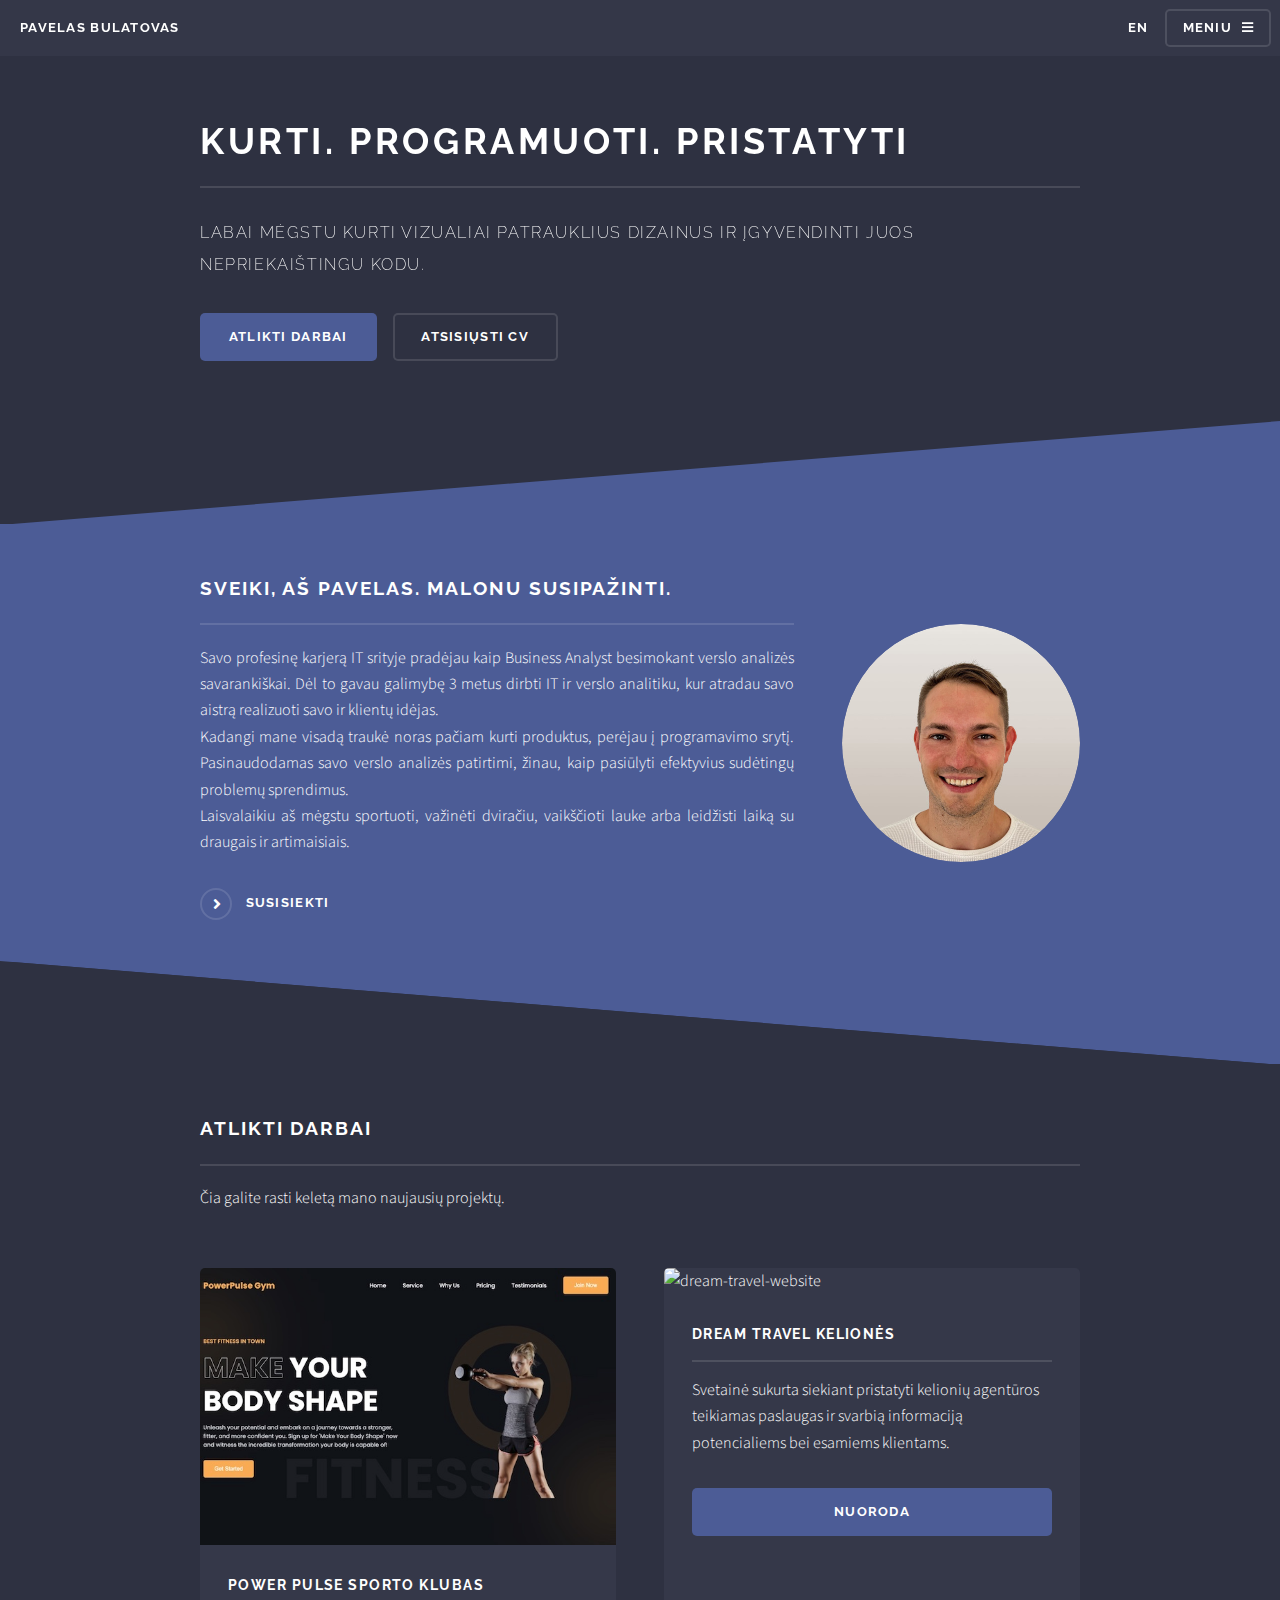
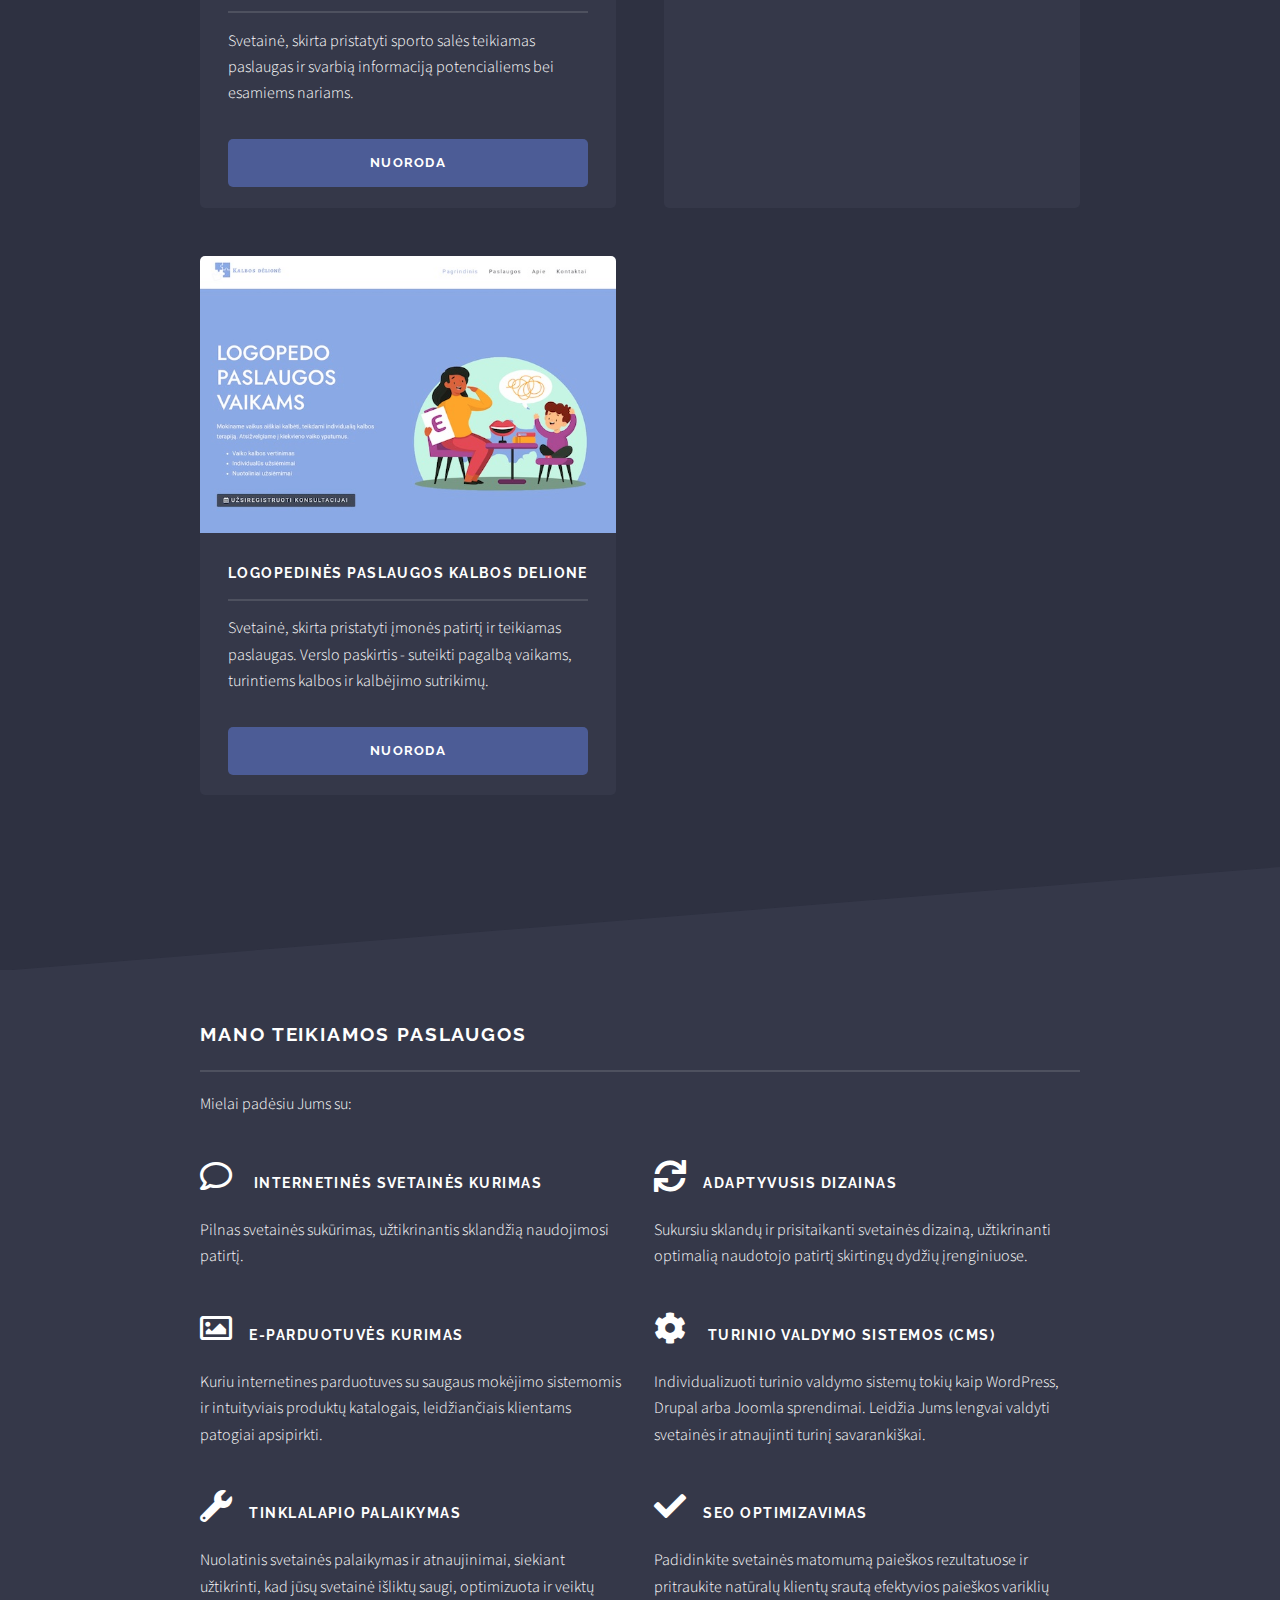
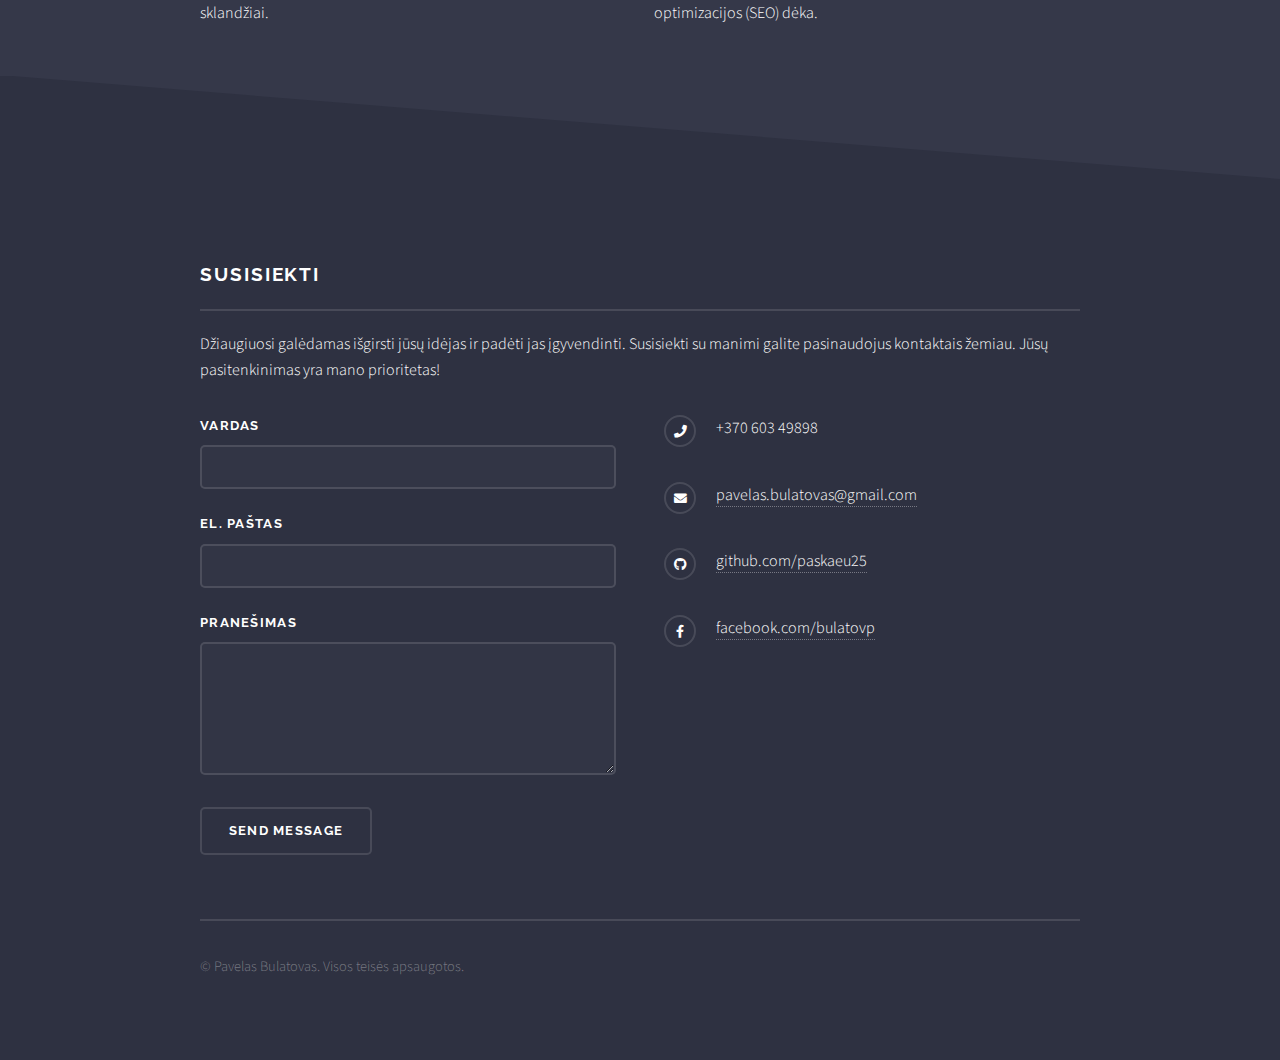
==== commit 7aa27885: "updated portfolio projects section" ====
--- a/index.html
+++ b/index.html
@@ -7,6 +7,7 @@
       name="viewport"
       content="width=device-width, initial-scale=1, user-scalable=no"
     />
+
     <link rel="stylesheet" href="assets/css/main.css" />
     <noscript
       ><link rel="stylesheet" href="assets/css/noscript.css"
@@ -140,27 +141,6 @@
               </article>
               <article>
                 <a
-                  href="https://paskaeu25.github.io/good-enough-todo/"
-                  class="image"
-                  target="_blank"
-                  ><img
-                    src="img/good-enough-todo-600x400.jpeg"
-                    alt="good-enought-todo-app"
-                /></a>
-                <h3 class="major">Good Enough Todo Aplikacija</h3>
-                <p>
-                  Patogi ir lengva aplikacija užduočių sąrašui, leidžianti
-                  efektyviai valdyti savo užduotis ir sekti kasdienines veiklas.
-                </p>
-                <a
-                  href="https://paskaeu25.github.io/good-enough-todo/"
-                  class="button primary fit"
-                  target="_blank"
-                  >Nuoroda</a
-                >
-              </article>
-              <article>
-                <a
                   href="https://kalbosdelione.lt/"
                   class="image"
                   target="_blank"
@@ -176,30 +156,6 @@
                 </p>
                 <a
                   href="https://kalbosdelione.lt/"
-                  class="button primary fit"
-                  target="_blank"
-                  >Nuoroda</a
-                >
-              </article>
-              <article>
-                <a
-                  href="https://paskaeu25.github.io/witwagon-joke-generator/"
-                  class="image"
-                  target="_blank"
-                  ><img
-                    src="./img/witwagon-600x400.png"
-                    alt="witwagon-joke-generator-app"
-                /></a>
-                <h3 class="major">
-                  WitWagon - Atsitiktinio Juoko Generatorius
-                </h3>
-                <p>
-                  Juokų generatorius, leidžiantis lengvai ir smagiai gauti
-                  atsitiktinius juokus per lankstų dizainą. Išbandykite ją ir
-                  pradėkite savo dieną su šypsena!
-                </p>
-                <a
-                  href="https://paskaeu25.github.io/witwagon-joke-generator/"
                   class="button primary fit"
                   target="_blank"
                   >Nuoroda</a
